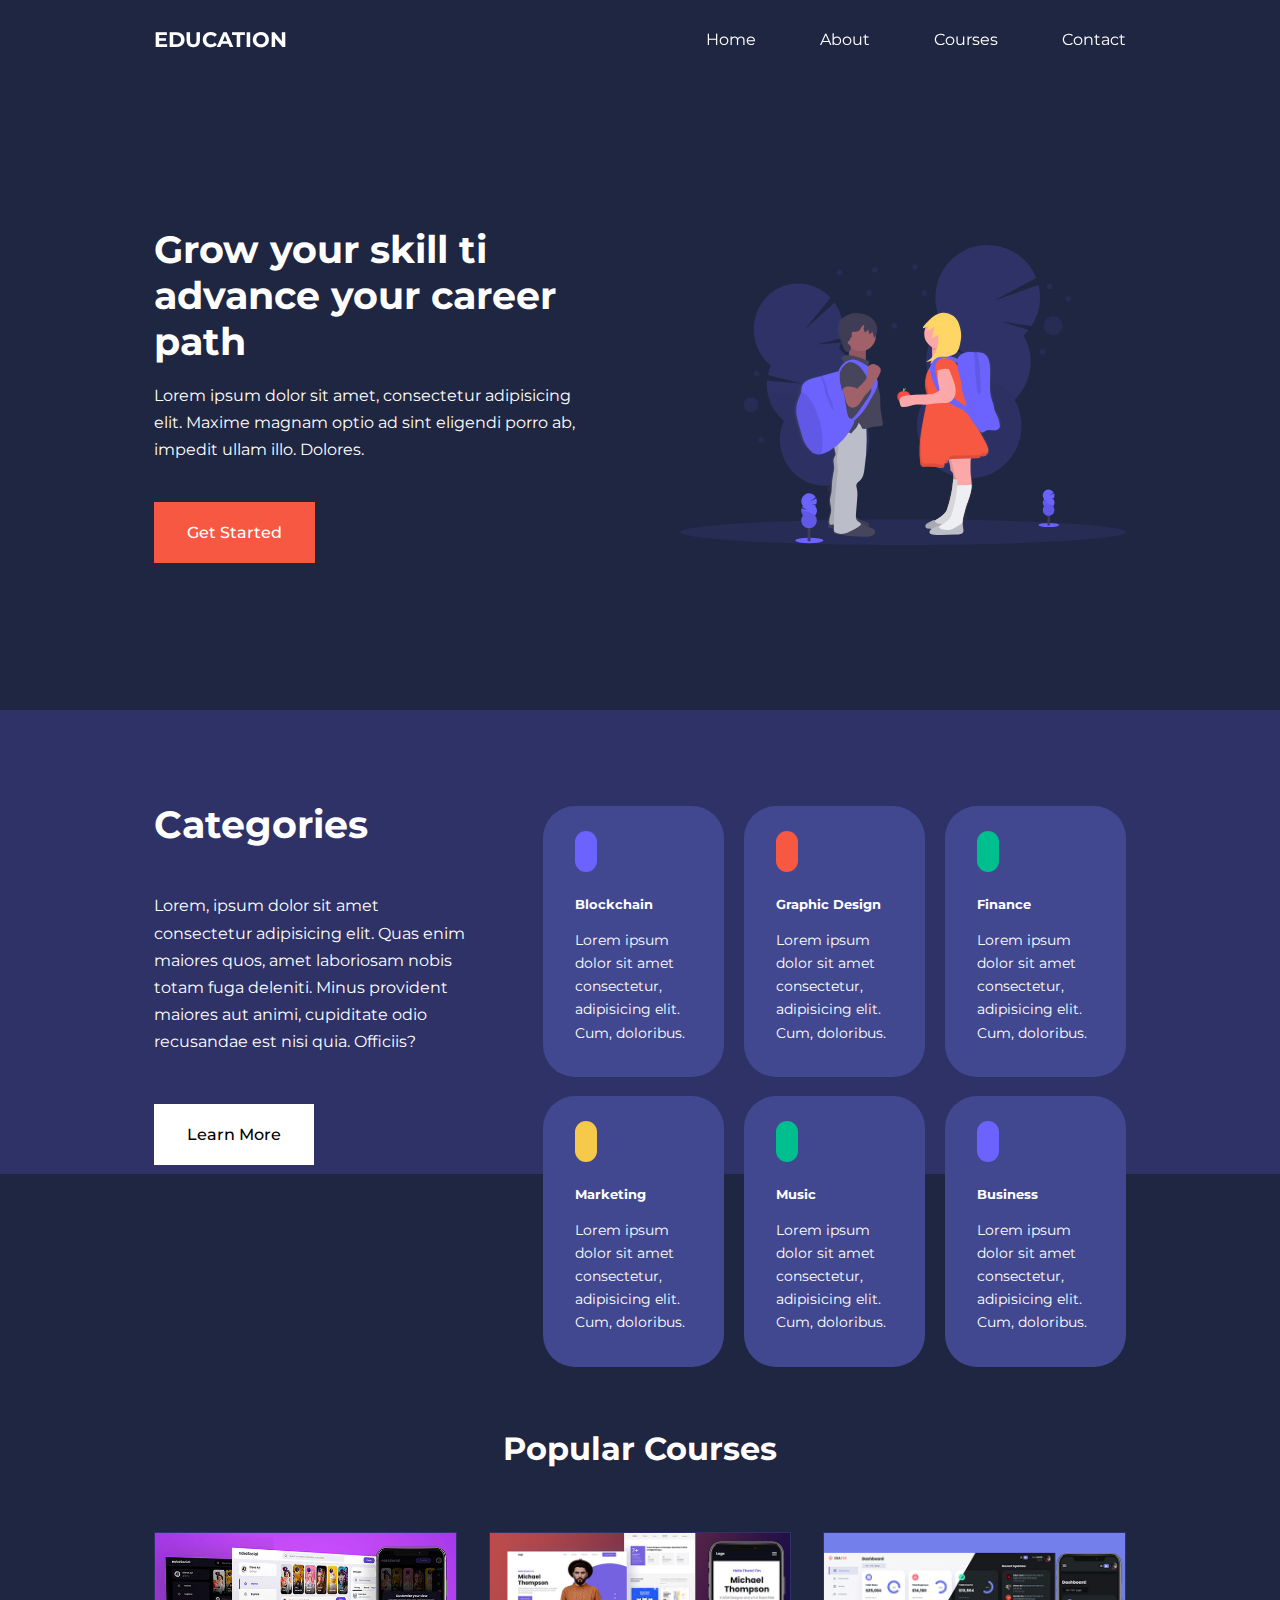
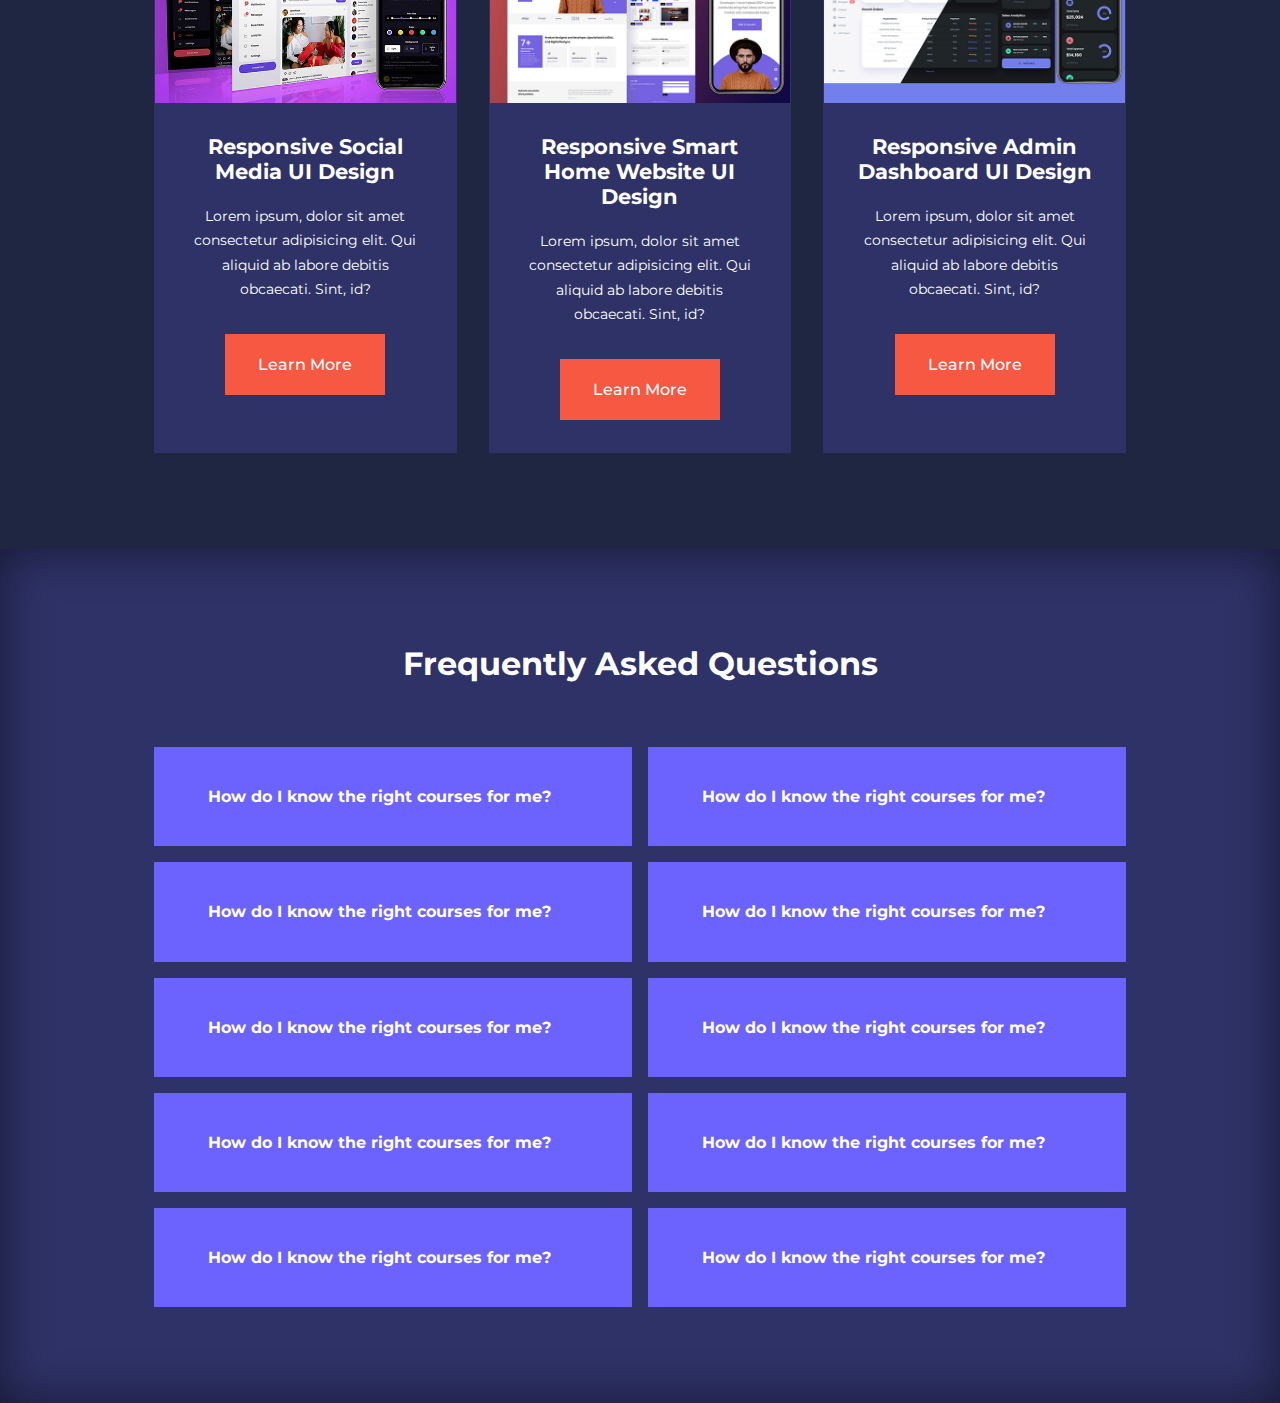
==== index.html @ ff8b0b32 "navbar, header section, categories section, popular courses section, faqs section" ====
<!DOCTYPE html>
<html lang="en">

<head>
    <meta charset="UTF-8">
    <meta name="viewport" content="width=device-width, initial-scale=1.0">
    <title>Education WebSite</title>
    <!--ICONSCOUT CDN  -->
    <link rel="stylesheet" href="https://unicons.iconscout.com/release/v4.0.8/css/line.css">
    <link rel="stylesheet" href="assets/css/styles.css">

    <!--  GOOGLE FONTS (MONTSERRAT) -->
    <link rel="preconnect" href="https://fonts.googleapis.com">
    <link rel="preconnect" href="https://fonts.gstatic.com" crossorigin>
    <link href="https://fonts.googleapis.com/css2?family=Montserrat:wght@300;400;500;600;700;800;900&display=swap"
        rel="stylesheet">

</head>

<body>
    <!-- * Navbar start -->

    <nav>
        <div class="container nav__container">
            <a href="index.html">
                <h4>EDUCATION</h4>
            </a>
            <ul class="nav__menu">
                <li><a href="index.html">Home</a></li>
                <li><a href="about.html">About</a></li>
                <li><a href="courses.html">Courses</a></li>
                <li><a href="contact.html">Contact</a></li>
            </ul>
            <button id="open-menu-btn"><i class="uil uil-bars"></i></button>
            <button id="close-menu-btn"><i class="uil uil-multiply"></i></button>
        </div>
    </nav>

    <!-- * Navbar start -->

    <!-- * Header section start -->

    <header>
        <div class="container header__continer">
            <div class="header__left">
                <h1>Grow your skill ti advance your career path</h1>
                <p>
                    Lorem ipsum dolor sit amet, consectetur adipisicing elit. Maxime magnam optio ad sint eligendi porro
                    ab, impedit ullam illo. Dolores.
                </p>
                <a href="courses.html" class="btn btn-primary">Get Started</a>
            </div>
            <div class="header__right">
                <div class="header__right-image">
                    <img src="./assets/images/header.svg" alt="">
                </div>
            </div>
        </div>
    </header>

    <!-- * Header section end -->

    <!-- * Categories section start -->

    <section class="categories">
        <div class="container categories__container">
            <div class="categories__left">
                <h1>Categories</h1>
                <p>
                    Lorem, ipsum dolor sit amet consectetur adipisicing elit. Quas enim maiores quos, amet laboriosam
                    nobis totam fuga deleniti. Minus provident maiores aut animi, cupiditate odio recusandae est nisi
                    quia. Officiis?
                </p>
                <a href="" class="btn">Learn More</a>
            </div>
            <div class="categories__right">
                <article class="category">
                    <span class="category__icon"><i class="uil uil-bitcoin-circle"></i></span>
                    <h5>Blockchain</h5>
                    <p>Lorem ipsum dolor sit amet consectetur, adipisicing elit. Cum, doloribus.</p>
                </article>

                <article class="category">
                    <span class="category__icon"><i class="uil uil-palette"></i></span>
                    <h5>Graphic Design</h5>
                    <p>Lorem ipsum dolor sit amet consectetur, adipisicing elit. Cum, doloribus.</p>
                </article>

                <article class="category">
                    <span class="category__icon"><i class="uil uil-usd-circle"></i></span>
                    <h5>Finance</h5>
                    <p>Lorem ipsum dolor sit amet consectetur, adipisicing elit. Cum, doloribus.</p>
                </article>

                <article class="category">
                    <span class="category__icon"><i class="uil uil-megaphone"></i></span>
                    <h5>Marketing</h5>
                    <p>Lorem ipsum dolor sit amet consectetur, adipisicing elit. Cum, doloribus.</p>
                </article>

                <article class="category">
                    <span class="category__icon"><i class="uil uil-music"></i></span>
                    <h5>Music</h5>
                    <p>Lorem ipsum dolor sit amet consectetur, adipisicing elit. Cum, doloribus.</p>
                </article>

                <article class="category">
                    <span class="category__icon"><i class="uil uil-puzzle-piece"></i></span>
                    <h5>Business</h5>
                    <p>Lorem ipsum dolor sit amet consectetur, adipisicing elit. Cum, doloribus.</p>
                </article>
            </div>
        </div>
    </section>

    <!-- * Categories section end -->

    <!-- * Courses section start -->

    <section class="courses">
        <h2>Popular Courses</h2>
        <div class="container courses__container">
            <article class="course">
                <div class="course__image">
                    <img src="assets/images/course1.jpg" alt="">
                </div>
                <div class="course__info">
                    <h4>Responsive Social Media UI Design</h4>
                    <p>
                        Lorem ipsum, dolor sit amet consectetur adipisicing elit. Qui aliquid ab labore debitis
                        obcaecati.
                        Sint, id?
                    </p>
                    <a href="courses.html" class="btn btn-primary">Learn More</a>
                </div>
            </article>

            <article class="course">
                <div class="course__image">
                    <img src="assets/images/course2.jpg" alt="">
                </div>
                <div class="course__info">
                    <h4>Responsive Smart Home Website UI Design</h4>
                    <p>
                        Lorem ipsum, dolor sit amet consectetur adipisicing elit. Qui aliquid ab labore debitis
                        obcaecati.
                        Sint, id?
                    </p>
                    <a href="courses.html" class="btn btn-primary">Learn More</a>
                </div>
            </article>

            <article class="course">
                <div class="course__image">
                    <img src="assets/images/course3.jpg" alt="">
                </div>
                <div class="course__info">
                    <h4>Responsive Admin Dashboard UI Design</h4>
                    <p>
                        Lorem ipsum, dolor sit amet consectetur adipisicing elit. Qui aliquid ab labore debitis
                        obcaecati.
                        Sint, id?
                    </p>
                    <a href="courses.html" class="btn btn-primary">Learn More</a>
                </div>
            </article>
        </div>
    </section>

    <!-- * Courses section end -->

    <!-- * Faqs section start -->

    <section class="faqs">
        <h2>Frequently Asked Questions</h2>
        <div class="container faqs__container">
            <article class="faq">
                <div class="faq__icon"><i class="uil uil-plus"></i></div>
                <div class="question__answer">
                    <h4>How do I know the right courses for me?</h4>
                    <p>
                        Lorem ipsum dolor sit amet consectetur adipisicing elit. Sit in ab totam commodi eos unde
                        itaque, accusamus earum? Corporis, hic soluta. Dolorem aperiam, voluptates molestias omnis
                        recusandae error eaque numquam.
                    </p>
                </div>
            </article>

            <article class="faq">
                <div class="faq__icon"><i class="uil uil-plus"></i></div>
                <div class="question__answer">
                    <h4>How do I know the right courses for me?</h4>
                    <p>
                        Lorem ipsum dolor sit amet consectetur adipisicing elit. Sit in ab totam commodi eos unde
                        itaque, accusamus earum? Corporis, hic soluta. Dolorem aperiam, voluptates molestias omnis
                        recusandae error eaque numquam.
                    </p>
                </div>
            </article>

            <article class="faq">
                <div class="faq__icon"><i class="uil uil-plus"></i></div>
                <div class="question__answer">
                    <h4>How do I know the right courses for me?</h4>
                    <p>
                        Lorem ipsum dolor sit amet consectetur adipisicing elit. Sit in ab totam commodi eos unde
                        itaque, accusamus earum? Corporis, hic soluta. Dolorem aperiam, voluptates molestias omnis
                        recusandae error eaque numquam.
                    </p>
                </div>
            </article>

            <article class="faq">
                <div class="faq__icon"><i class="uil uil-plus"></i></div>
                <div class="question__answer">
                    <h4>How do I know the right courses for me?</h4>
                    <p>
                        Lorem ipsum dolor sit amet consectetur adipisicing elit. Sit in ab totam commodi eos unde
                        itaque, accusamus earum? Corporis, hic soluta. Dolorem aperiam, voluptates molestias omnis
                        recusandae error eaque numquam.
                    </p>
                </div>
            </article>

            <article class="faq">
                <div class="faq__icon"><i class="uil uil-plus"></i></div>
                <div class="question__answer">
                    <h4>How do I know the right courses for me?</h4>
                    <p>
                        Lorem ipsum dolor sit amet consectetur adipisicing elit. Sit in ab totam commodi eos unde
                        itaque, accusamus earum? Corporis, hic soluta. Dolorem aperiam, voluptates molestias omnis
                        recusandae error eaque numquam.
                    </p>
                </div>
            </article>

            <article class="faq">
                <div class="faq__icon"><i class="uil uil-plus"></i></div>
                <div class="question__answer">
                    <h4>How do I know the right courses for me?</h4>
                    <p>
                        Lorem ipsum dolor sit amet consectetur adipisicing elit. Sit in ab totam commodi eos unde
                        itaque, accusamus earum? Corporis, hic soluta. Dolorem aperiam, voluptates molestias omnis
                        recusandae error eaque numquam.
                    </p>
                </div>
            </article>

            <article class="faq">
                <div class="faq__icon"><i class="uil uil-plus"></i></div>
                <div class="question__answer">
                    <h4>How do I know the right courses for me?</h4>
                    <p>
                        Lorem ipsum dolor sit amet consectetur adipisicing elit. Sit in ab totam commodi eos unde
                        itaque, accusamus earum? Corporis, hic soluta. Dolorem aperiam, voluptates molestias omnis
                        recusandae error eaque numquam.
                    </p>
                </div>
            </article>

            <article class="faq">
                <div class="faq__icon"><i class="uil uil-plus"></i></div>
                <div class="question__answer">
                    <h4>How do I know the right courses for me?</h4>
                    <p>
                        Lorem ipsum dolor sit amet consectetur adipisicing elit. Sit in ab totam commodi eos unde
                        itaque, accusamus earum? Corporis, hic soluta. Dolorem aperiam, voluptates molestias omnis
                        recusandae error eaque numquam.
                    </p>
                </div>
            </article>

            <article class="faq">
                <div class="faq__icon"><i class="uil uil-plus"></i></div>
                <div class="question__answer">
                    <h4>How do I know the right courses for me?</h4>
                    <p>
                        Lorem ipsum dolor sit amet consectetur adipisicing elit. Sit in ab totam commodi eos unde
                        itaque, accusamus earum? Corporis, hic soluta. Dolorem aperiam, voluptates molestias omnis
                        recusandae error eaque numquam.
                    </p>
                </div>
            </article>

            <article class="faq">
                <div class="faq__icon"><i class="uil uil-plus"></i></div>
                <div class="question__answer">
                    <h4>How do I know the right courses for me?</h4>
                    <p>
                        Lorem ipsum dolor sit amet consectetur adipisicing elit. Sit in ab totam commodi eos unde
                        itaque, accusamus earum? Corporis, hic soluta. Dolorem aperiam, voluptates molestias omnis
                        recusandae error eaque numquam.
                    </p>
                </div>
            </article>
        </div>
    </section>

    <!-- * Faqs section end -->

   




    <script src="assets/js/main.js"></script>
</body>

</html>
---- assets/css/styles.css ----
* {
    margin: 0;
    padding: 0;
    border: 0;
    outline: 0;
    text-decoration: none;
    list-style: none;
    box-sizing: border-box;
}

:root {
    --color-primary: #6c63ff;
    --color-success: #00bf8e;
    --color-warning: #f7c94b;
    --color-danger: #f75842;
    --color-danger-variant: rgba(247, 88, 66, 0.4);
    --color-white: #fff;
    --color-light: rgba(255, 255, 255, 0.7);
    --color-black: #000;
    --color-bg: #1f2641;
    --color-bg1: #2e3267;
    --color-bg2: #424890;

    --container-width-lg: 76%;
    --container-width-md: 96%;
    --container-width-sm: 94%;

    --transtion: all 400ms ease;
}

body {
    font-family: "Montserrat", sans-serif;
    line-height: 1.7;
    color: var(--color-white);
    background: var(--color-bg);
}

.container {
    width: var(--container-width-lg);
    margin: 0 auto;
}

section {
    padding: 6rem 0;
}

section h2 {
    text-align: center;
    margin-bottom: 4rem;
}

h1,
h2,
h3,
h4,
h5 {
    line-height: 1.2;
}

h1 {
    font-size: 2.4rem;
}

h2 {
    font-size: 2rem;
}

h3 {
    font-size: 1.6rem;
}

h4 {
    font-size: 1.3rem;
}

a {
    color: var(--color-white);
}

img {
    width: 100%;
    display: block;
    object-fit: cover;
}

.btn {
    display: inline-block;
    background: var(--color-white);
    color: var(--color-black);
    padding: 1rem 2rem;
    border: 1px solid transparent;
    font-weight: 500;
    transition: var(--transtion);
}

.btn:hover {
    background: transparent;
    color: var(--color-white);
    border-color: var(--color-white);
}

.btn-primary {
    background: var(--color-danger);
    color: var(--color-white);
}


/*!======================= NAVBAR ====================*/

nav {
    background: transparent;
    width: 100vw;
    height: 5rem;
    position: fixed;
    top: 0;
    z-index: 11;
}

/*? change navbar style on scroll using jvascript */

.window-scroll {
    background: var(--color-primary);
    box-shadow: 0 1rem 2rem rgba(0, 0, 0, 0.2);
}

.nav__container {
    height: 100%;
    display: flex;
    justify-content: space-between;
    align-items: center;
}

nav button {
    display: none;
}

.nav__menu {
    display: flex;
    align-items: center;
    gap: 4rem;
}

.nav__menu a {
    font-size: 0.9 rem;
    transition: var(--transtion);
}

.nav__menu a:hover {
    color: var(--color-bg2);
}

/*!======================= HEADER ====================*/

header {
    position: relative;
    top: 5rem;
    overflow: hidden;
    height: 70vh;
    margin-bottom: 5rem;
}

.header__continer {
    display: grid;
    grid-template-columns: 1fr 1fr;
    align-items: center;
    gap: 5rem;
    height: 100%;
}

.header__left p {
    margin: 1rem 0 2.4rem;
}

/*!======================= CATEGORIES ====================*/

.categories {
    background: var(--color-bg1);
    height: 29rem;
}

.categories h1 {
    line-height: 1;
    margin-bottom: 3rem;
}

.categories__container {
    display: grid;
    grid-template-columns: 40% 60%;
}

.categories__left {
    margin-right: 4rem;
}

.categories__left p {
    margin: 1rem 0 3rem;
}

.categories__right {
    display: grid;
    grid-template-columns: repeat(3, 1fr);
    gap: 1.2rem;
}

.category {
    background: var(--color-bg2);
    padding: 2rem;
    border-radius: 2rem;
    transition: var(--transtion);
}

.category:hover {
    box-shadow: 0 3rem 3rem rgba(0, 0, 0, 0.3);
    z-index: 1;
}

.category:nth-child(2) .category__icon {
    background: var(--color-danger);
}

.category:nth-child(3) .category__icon {
    background: var(--color-success);
}

.category:nth-child(4) .category__icon {
    background: var(--color-warning);
}

.category:nth-child(5) .category__icon {
    background: var(--color-success);
}

.category__icon {
    background: var(--color-primary);
    padding: 0.7rem;
    border-radius: 0.9rem;
}

.category h5 {
    margin: 2rem 0 1rem;
}

.category p {
    font-size: 0.85rem;
}


/*!======================= POPULAR COURSES ====================*/

.courses {
    margin-top: 10rem;
}

.courses__container {
    display: grid;
    grid-template-columns: repeat(3, 1fr);
    gap: 2rem;
}

.course {
    background: var(--color-bg1);
    text-align: center;
    border: 1px solid transparent;
    transition: var(--transtion);
}

.course:hover{
    background: transparent;
    border-color: var(--color-primary);
}

.course__info {
    padding: 2rem;
}

.course__info p {
    margin: 1.2rem 0 2rem;
    font-size: 0.9rem;
}


/*!======================= FAQs ====================*/

.faqs{
    background: var(--color-bg1);
    box-shadow: inset 0 0 3rem rgba(0, 0, 0, 0.5);
}

.faqs__container{
    display: grid;
    grid-template-columns: 1fr 1fr;
    gap: 1rem;
}

.faq{
    padding: 2rem;
    display: flex;
    align-items: center;
    gap: 1.4rem;
    height: fit-content;
    background: var(--color-primary);
    cursor: pointer;
}

.faq h4{
    font-size: 1rem;
    line-height: 2.2;
}

.faq__icon{
    align-self: flex-start;
    font-size: 1.2rem;
}

.faq p{
    margin-top: 0.8rem;
    display: none;
}

.faq.open p{
    display: block;
}
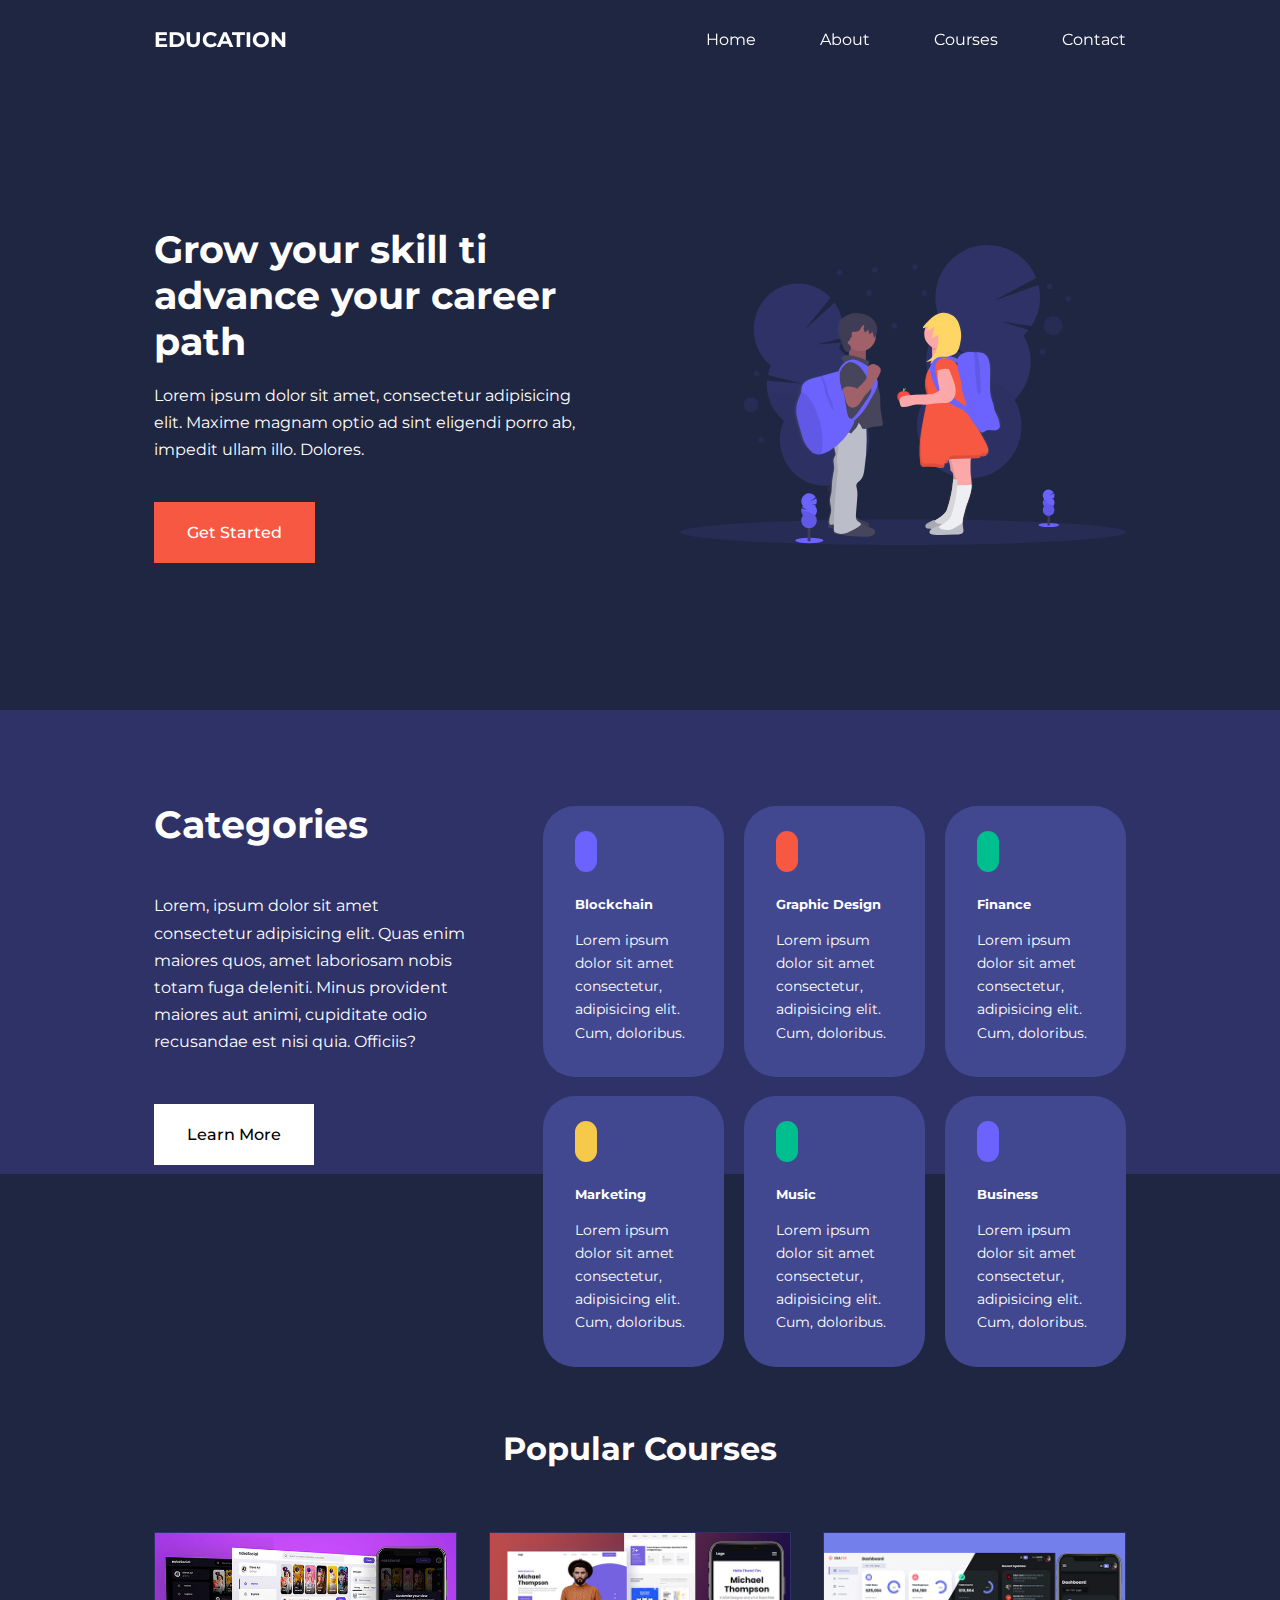
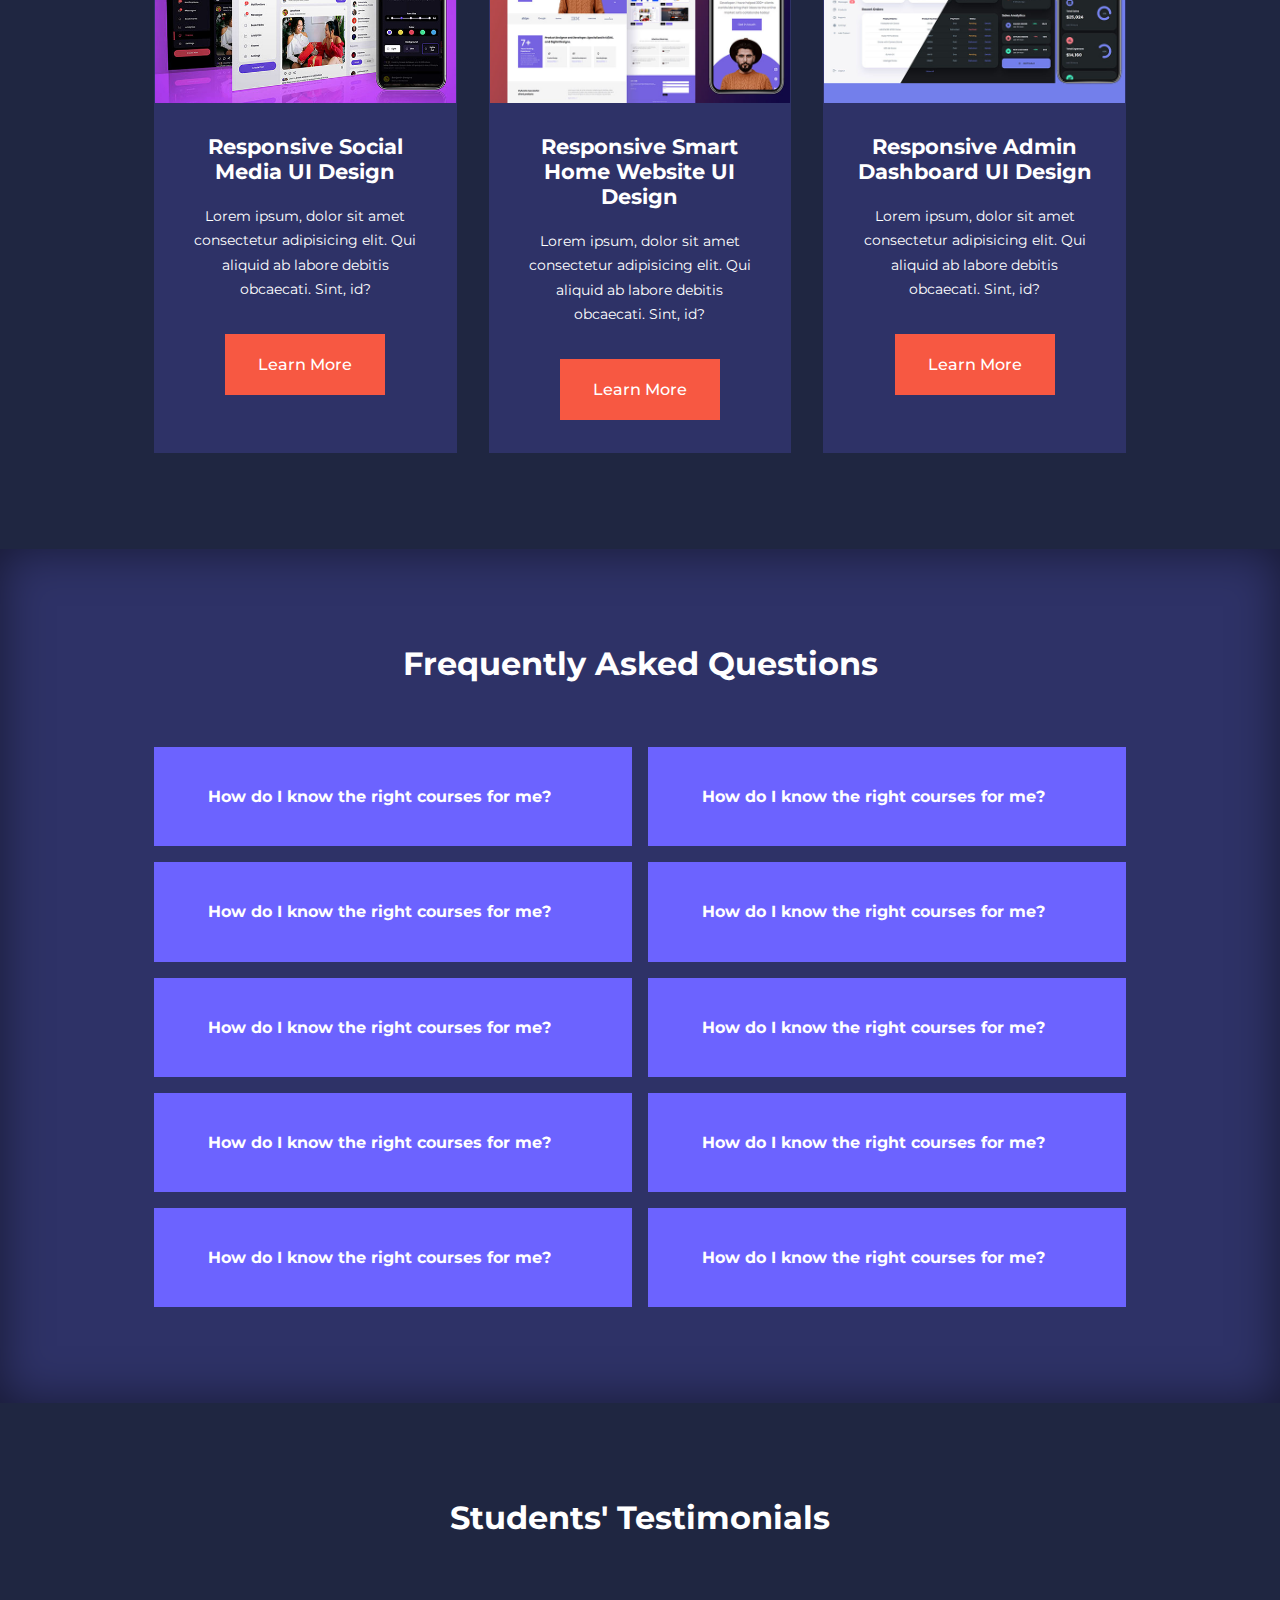
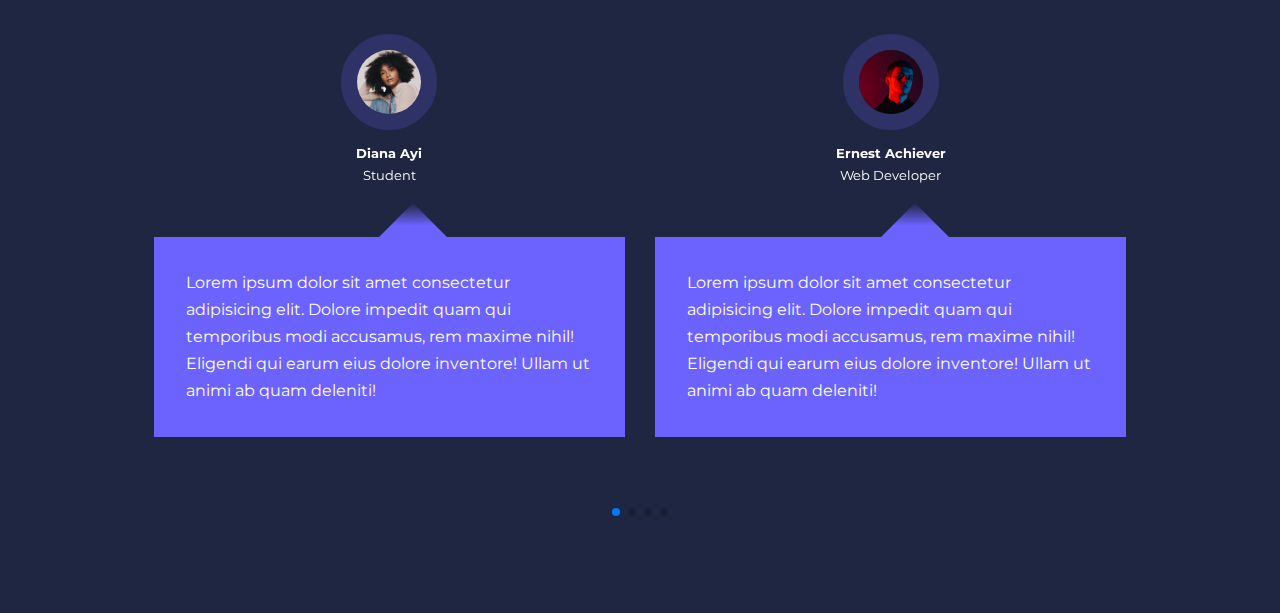
==== commit 5fe08262: "testimonial section" ====
--- a/index.html
+++ b/index.html
@@ -14,6 +14,10 @@
     <link rel="preconnect" href="https://fonts.gstatic.com" crossorigin>
     <link href="https://fonts.googleapis.com/css2?family=Montserrat:wght@300;400;500;600;700;800;900&display=swap"
         rel="stylesheet">
+
+
+    <!-- SWIPER JS-->
+    <link rel="stylesheet" href="https://cdn.jsdelivr.net/npm/swiper@11/swiper-bundle.min.css" />
 
 </head>
 
@@ -298,12 +302,122 @@
 
     <!-- * Faqs section end -->
 
-   
-
-
-
-
+    <!-- * Testimonials section start-->
+
+    <section class="container testimonials__container mySwiper">
+        <h2>Students' Testimonials</h2>
+        <div class="swiper-wrapper">
+            <article class="testimonial swiper-slide">
+                <div class="avatar">
+                    <img src="assets/images/avatar1.jpg" alt="">
+                </div>
+                <div class="tetimonial__info">
+                    <h5>Diana Ayi</h5>
+                    <small>Student</small>
+                </div>
+                <div class="testimonial__body">
+                    <p>
+                        Lorem ipsum dolor sit amet consectetur adipisicing elit. Dolore impedit quam qui temporibus modi
+                        accusamus, rem maxime nihil! Eligendi qui earum eius dolore inventore! Ullam ut animi ab quam
+                        deleniti!
+                    </p>
+                </div>
+            </article>
+
+            <article class="testimonial swiper-slide">
+                <div class="avatar">
+                    <img src="assets/images/avatar2.jpg" alt="">
+                </div>
+                <div class="tetimonial__info">
+                    <h5>Ernest Achiever</h5>
+                    <small>Web Developer</small>
+                </div>
+                <div class="testimonial__body">
+                    <p>
+                        Lorem ipsum dolor sit amet consectetur adipisicing elit. Dolore impedit quam qui temporibus modi
+                        accusamus, rem maxime nihil! Eligendi qui earum eius dolore inventore! Ullam ut animi ab quam
+                        deleniti!
+                    </p>
+                </div>
+            </article>
+
+            <article class="testimonial swiper-slide">
+                <div class="avatar">
+                    <img src="assets/images/avatar3.jpg" alt="">
+                </div>
+                <div class="tetimonial__info">
+                    <h5>Edem Quist</h5>
+                    <small>Student</small>
+                </div>
+                <div class="testimonial__body">
+                    <p>
+                        Lorem ipsum dolor sit amet consectetur adipisicing elit. Dolore impedit quam qui temporibus modi
+                        accusamus, rem maxime nihil! Eligendi qui earum eius dolore inventore! Ullam ut animi ab quam
+                        deleniti!
+                    </p>
+                </div>
+            </article>
+
+            <article class="testimonial swiper-slide">
+                <div class="avatar">
+                    <img src="assets/images/avatar4.jpg" alt="">
+                </div>
+                <div class="tetimonial__info">
+                    <h5>Hajia Bintu</h5>
+                    <small>Student</small>
+                </div>
+                <div class="testimonial__body">
+                    <p>
+                        Lorem ipsum dolor sit amet consectetur adipisicing elit. Dolore impedit quam qui temporibus modi
+                        accusamus, rem maxime nihil! Eligendi qui earum eius dolore inventore! Ullam ut animi ab quam
+                        deleniti!
+                    </p>
+                </div>
+            </article>
+
+            <article class="testimonial swiper-slide">
+                <div class="avatar">
+                    <img src="assets/images/avatar5.jpg" alt="">
+                </div>
+                <div class="tetimonial__info">
+                    <h5>Jane Doe</h5>
+                    <small>Student</small>
+                </div>
+                <div class="testimonial__body">
+                    <p>
+                        Lorem ipsum dolor sit amet consectetur adipisicing elit. Dolore impedit quam qui temporibus modi
+                        accusamus, rem maxime nihil! Eligendi qui earum eius dolore inventore! Ullam ut animi ab quam
+                        deleniti!
+                    </p>
+                </div>
+            </article>
+        </div>
+        <div class="swiper-pagination"></div>
+    </section>
+
+    <!-- * Testimonials section end -->
+
+
+
+    <script src="https://cdn.jsdelivr.net/npm/swiper@11/swiper-bundle.min.js"></script>
     <script src="assets/js/main.js"></script>
+
+    <script>
+        var swiper = new Swiper(".mySwiper", {
+            slidesPerView: 1,
+            spaceBetween: 30,
+            pagination: {
+                el: ".swiper-pagination",
+                clickable: true,
+            },
+            // when window with is >= 600px
+            breakpoints:{
+                600:{
+                    slidesPerView: 2 
+                }
+            }
+        });
+    </script>
 </body>
 
 </html>--- a/assets/css/styles.css
+++ b/assets/css/styles.css
@@ -264,7 +264,7 @@
     transition: var(--transtion);
 }
 
-.course:hover{
+.course:hover {
     background: transparent;
     border-color: var(--color-primary);
 }
@@ -281,18 +281,18 @@
 
 /*!======================= FAQs ====================*/
 
-.faqs{
+.faqs {
     background: var(--color-bg1);
     box-shadow: inset 0 0 3rem rgba(0, 0, 0, 0.5);
 }
 
-.faqs__container{
+.faqs__container {
     display: grid;
     grid-template-columns: 1fr 1fr;
     gap: 1rem;
 }
 
-.faq{
+.faq {
     padding: 2rem;
     display: flex;
     align-items: center;
@@ -302,21 +302,70 @@
     cursor: pointer;
 }
 
-.faq h4{
+.faq h4 {
     font-size: 1rem;
     line-height: 2.2;
 }
 
-.faq__icon{
+.faq__icon {
     align-self: flex-start;
     font-size: 1.2rem;
 }
 
-.faq p{
+.faq p {
     margin-top: 0.8rem;
     display: none;
 }
 
-.faq.open p{
+.faq.open p {
     display: block;
+}
+
+
+/*!======================= Testimonial ====================*/
+
+.testimonials__container {
+    overflow-x: hidden;
+    position: relative;
+    margin-bottom: 5rem;
+}
+
+.testimonial {
+    padding-top: 2rem;
+}
+
+.avatar {
+    width: 6rem;
+    height: 6rem;
+    border-radius: 50%;
+    overflow: hidden;
+    margin: 0 auto 1rem;
+    border: 1rem solid var(--color-bg1);
+}
+
+.tetimonial__info {
+    text-align: center;
+}
+
+.testimonial__body {
+    background: var(--color-primary);
+    padding: 2rem;
+    margin-top: 3rem;
+    position: relative;
+}
+
+.testimonial__body::before {
+    content: "";
+    display: block;
+    background: linear-gradient(135deg,
+            transparent,
+            var(--color-primary),
+            var(--color-primary),
+            var(--color-primary));
+    width: 3rem;
+    height: 3rem;
+    position: absolute;
+    left: 50%;
+    top: -1.5rem;
+    transform: rotate(45deg);
 }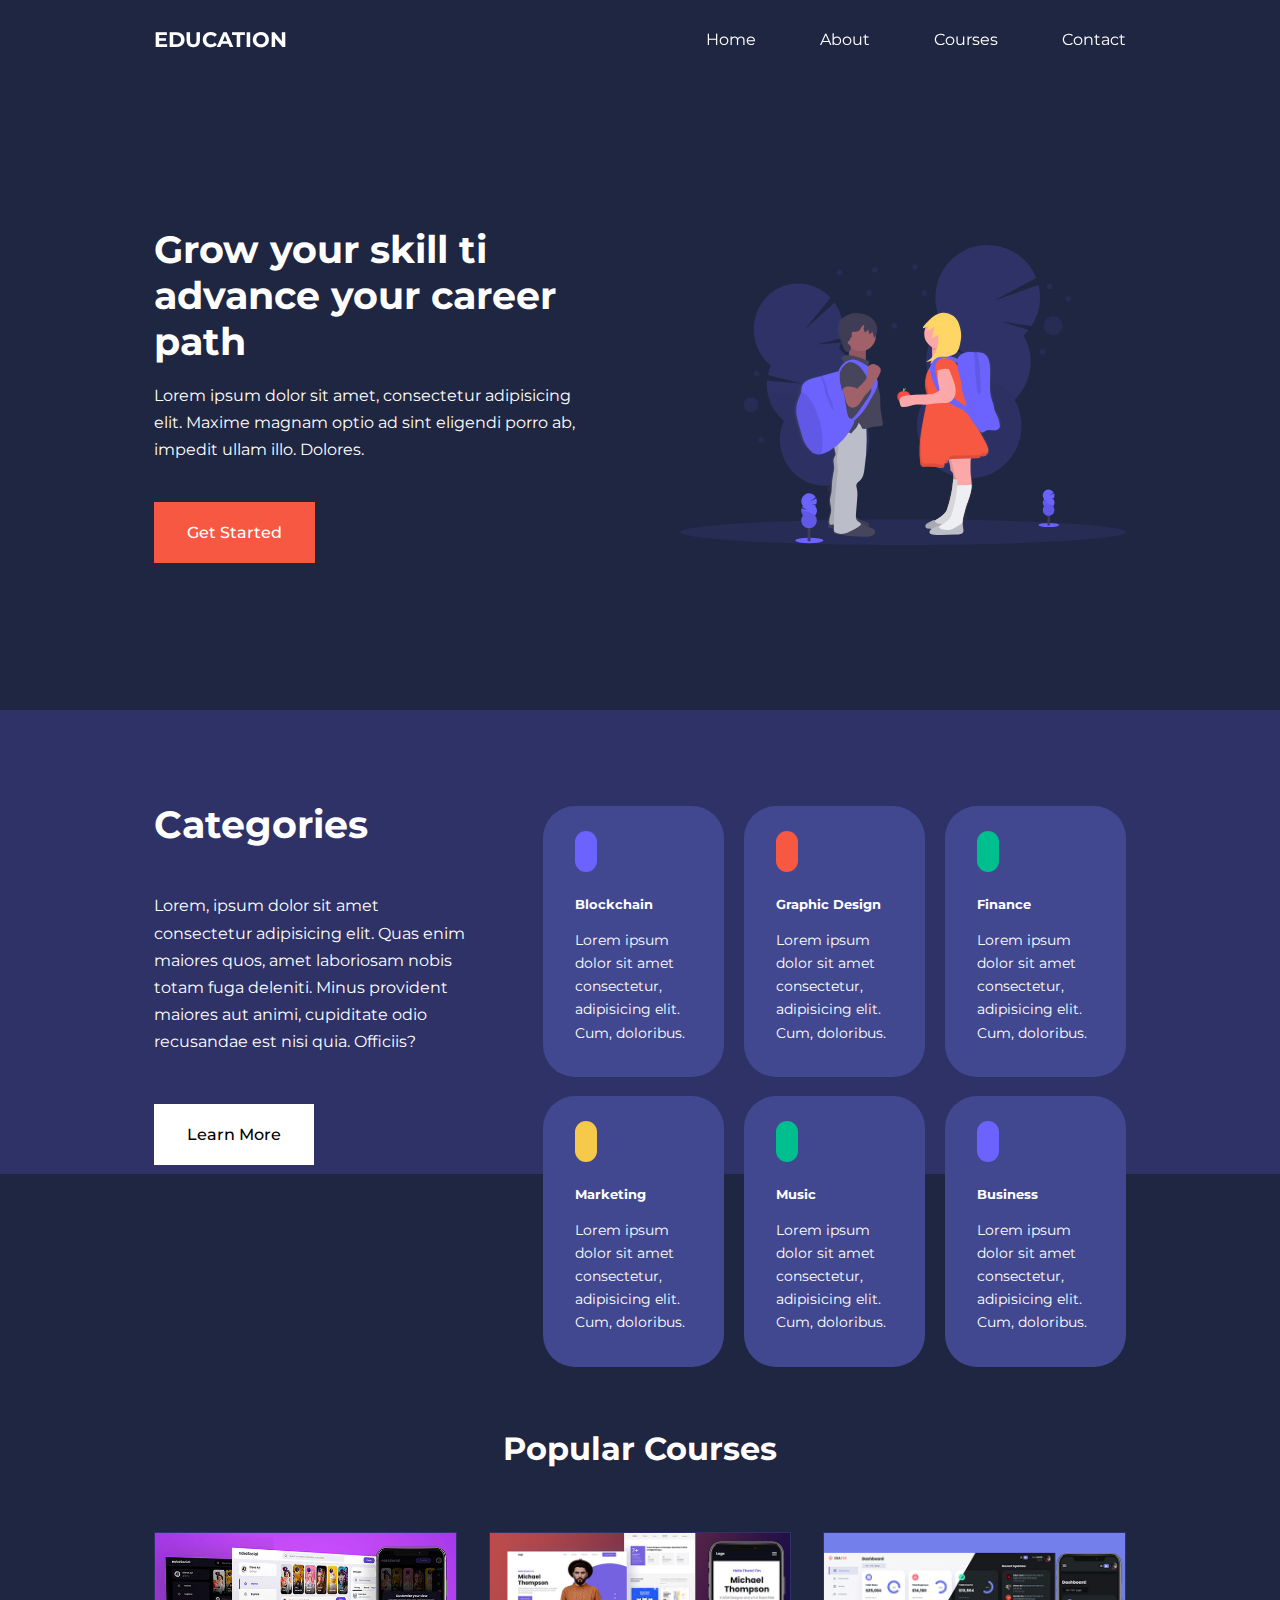
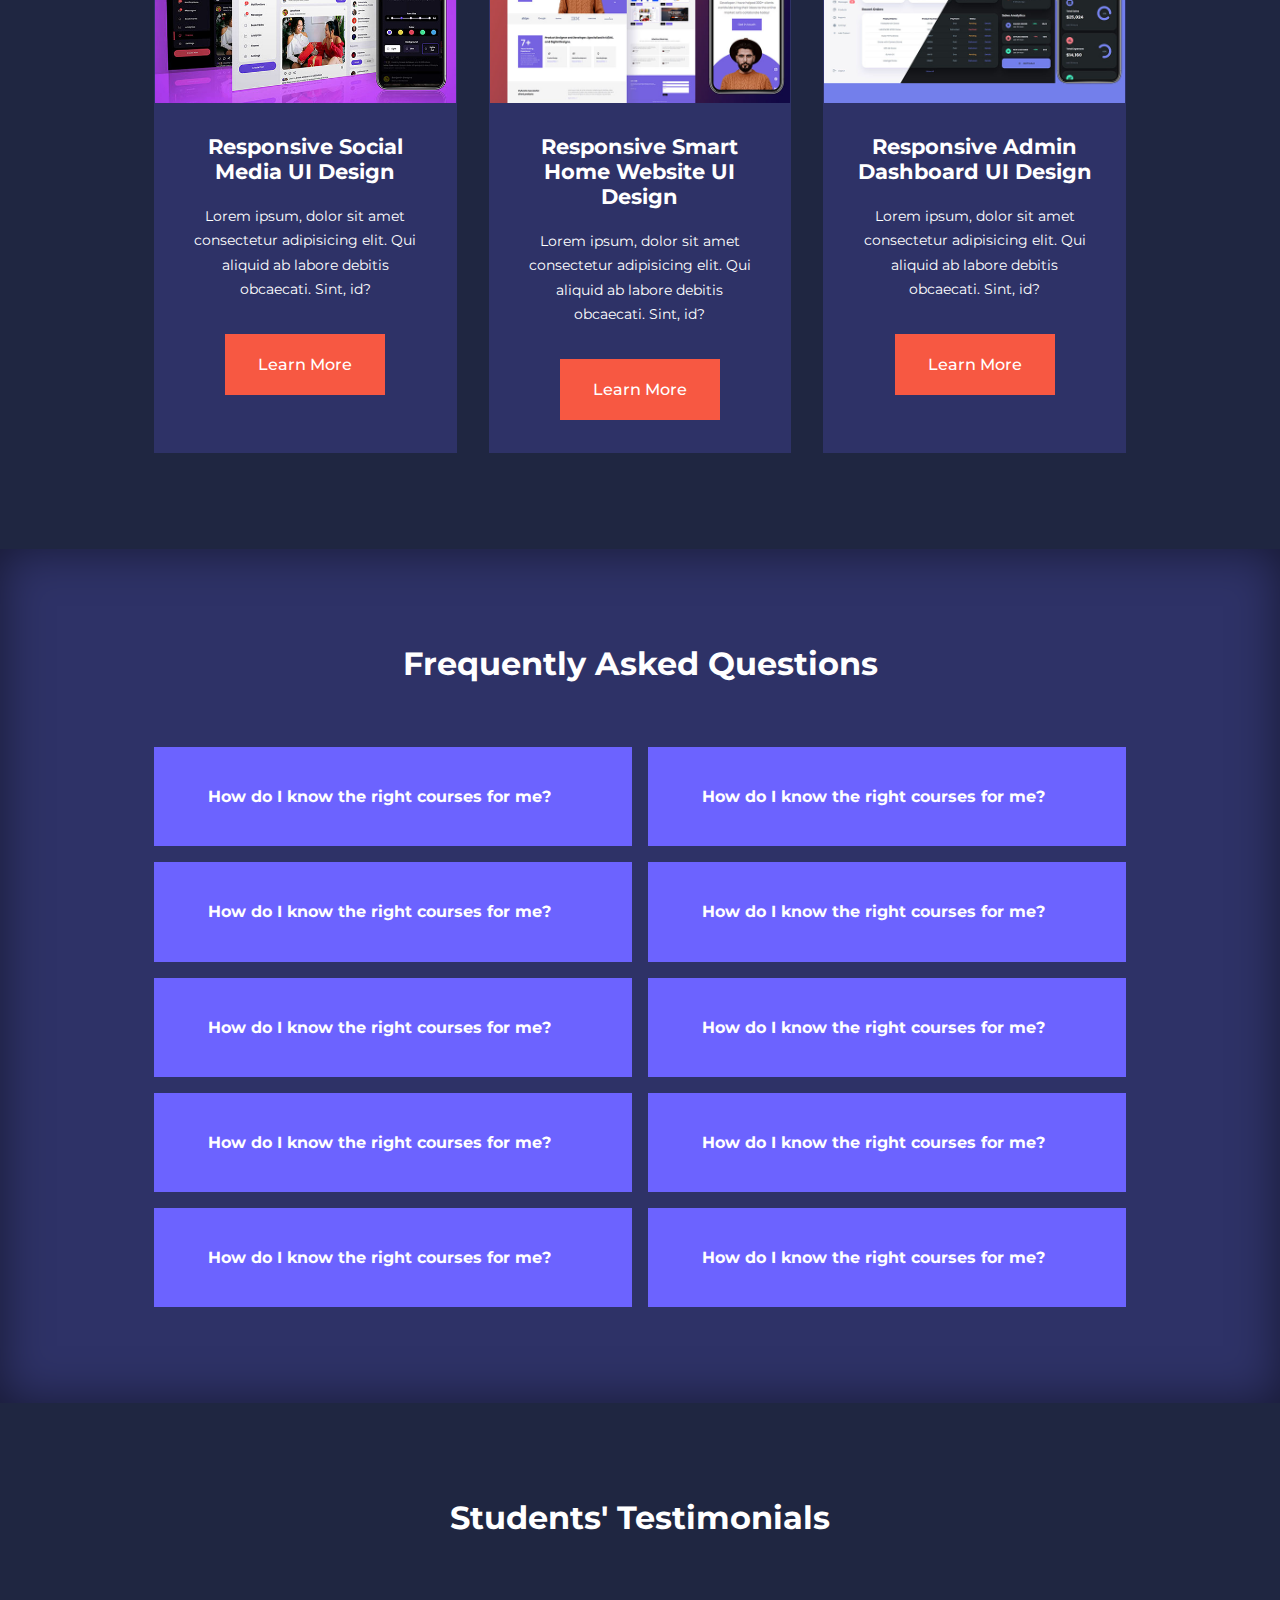
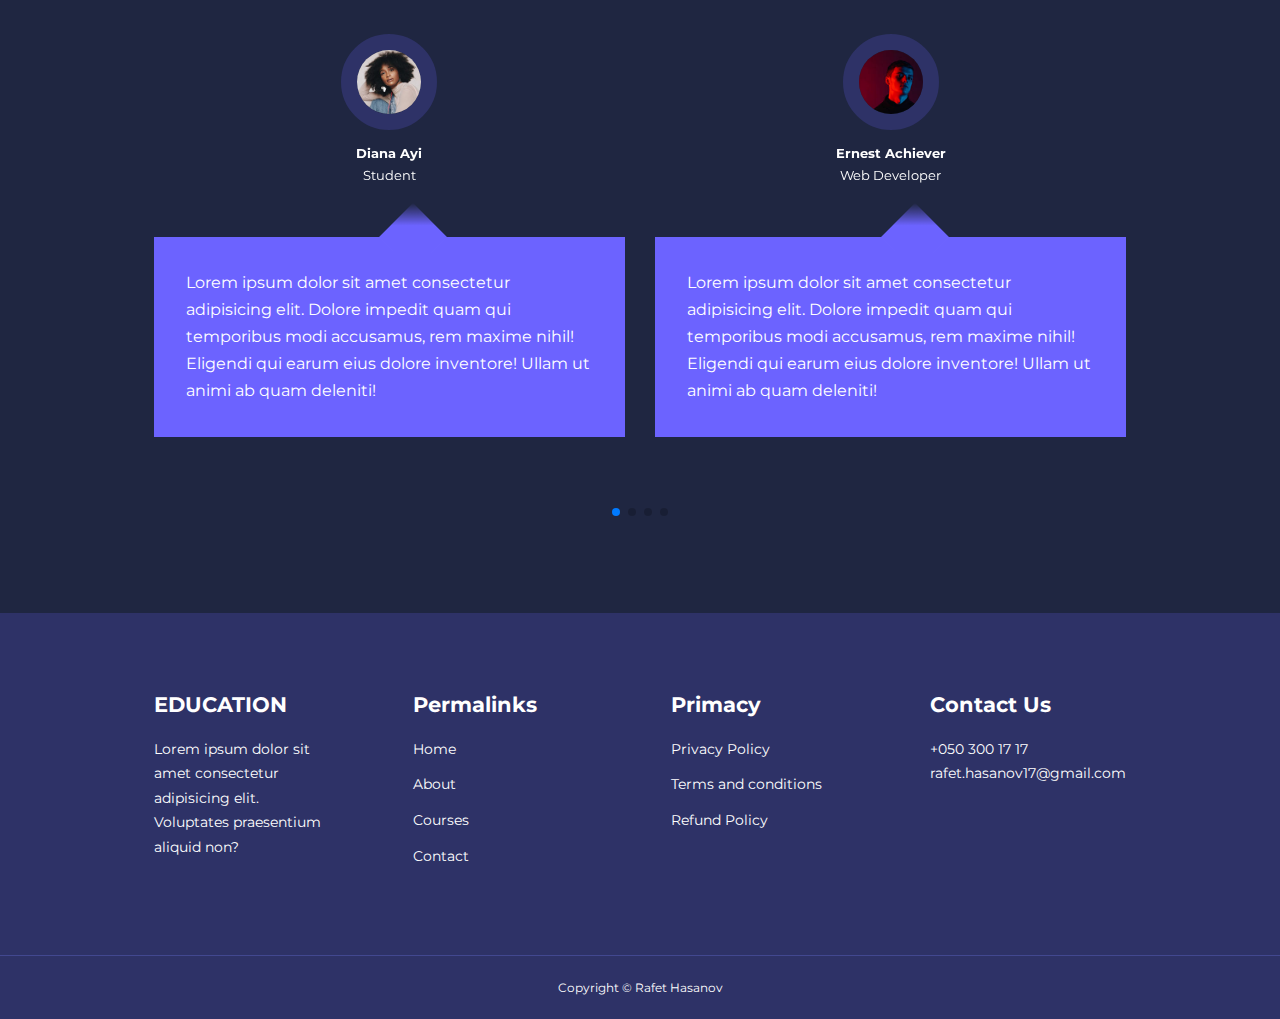
==== commit d45e4f1e: "footer section" ====
--- a/index.html
+++ b/index.html
@@ -397,6 +397,65 @@
 
     <!-- * Testimonials section end -->
 
+    <!-- * Footer section start -->
+
+    <footer>
+        <div class="container footer__container">
+            <div class="footer__1">
+                <a href="index.html" class="footer__logo">
+                    <h4>EDUCATION</h4>
+                </a>
+                <p>
+                    Lorem ipsum dolor sit amet consectetur adipisicing elit. Voluptates praesentium aliquid non?
+                </p>
+            </div>
+
+            <div class="footer__2">
+                <h4>Permalinks</h4>
+                <ul class="permalinks">
+                    <li><a href="index.html">Home</a></li>
+                    <li><a href="about.html">About</a></li>
+                    <li><a href="courses.html">Courses</a></li>
+                    <li><a href="contact.html">Contact</a></li>
+                </ul>
+            </div>
+
+            <div class="footer__3">
+                <h4>Primacy</h4>
+                <ul class="privacy">
+                    <li><a href="">Privacy Policy</a></li>
+                    <li><a href="">Terms and conditions</a></li>
+                    <li><a href="">Refund Policy</a></li>
+                </ul>
+            </div>
+
+            <div class="footer__4">
+                <h4>Contact Us</h4>
+                <div>
+                    <p>+050 300 17 17</p>
+                    <p>rafet.hasanov17@gmail.com</p>
+                </div>
+                <ul class="footer__socials">
+                    <li><a href=""><i class="uil uil-facebook-f"></i></a></li>
+                    <li><a href=""><i class="uil uil-instagram-alt"></i></a></li>
+                    <li><a href=""><i class="uil uil-twitter"></i></a></li>
+                    <li><a href=""><i class="uil uil-linkedin-alt"></i></a></li>
+                </ul>
+            </div>
+
+           
+
+            
+        </div>
+
+        <div class="footer__copyright">
+            <small>Copyright &copy; Rafet Hasanov</small>
+        </div>
+    </footer>
+
+    <!-- * Footer section end -->
+
+
 
 
     <script src="https://cdn.jsdelivr.net/npm/swiper@11/swiper-bundle.min.js"></script>
@@ -411,9 +470,9 @@
                 clickable: true,
             },
             // when window with is >= 600px
-            breakpoints:{
-                600:{
-                    slidesPerView: 2 
+            breakpoints: {
+                600: {
+                    slidesPerView: 2
                 }
             }
         });
--- a/assets/css/styles.css
+++ b/assets/css/styles.css
@@ -368,4 +368,48 @@
     left: 50%;
     top: -1.5rem;
     transform: rotate(45deg);
+}
+
+/*!======================= FOOTER ====================*/
+
+footer {
+    background: var(--color-bg1);
+    padding-top: 5rem;
+    font-size: 0.9rem;
+}
+
+.footer__container {
+    display: grid;
+    grid-template-columns: repeat(4, 1fr);
+    gap: 5rem;
+}
+
+.footer__container>div h4 {
+    margin-bottom: 1.2rem;
+}
+
+.footer__1 p {
+    margin: 0 0 2rem;
+}
+
+footer ul li {
+    margin-bottom: 0.7rem;
+}
+
+footer ul li a:hover{
+    text-decoration: underline;
+}
+
+.footer__socials{
+    display: flex;
+    gap: 1rem;
+    font-size: 1.2rem;
+    margin-top: 2rem;
+}
+
+.footer__copyright{
+    text-align: center;
+    margin-top: 4rem;
+    padding: 1.2rem 0;
+    border-top: 1px solid var(--color-bg2);
 }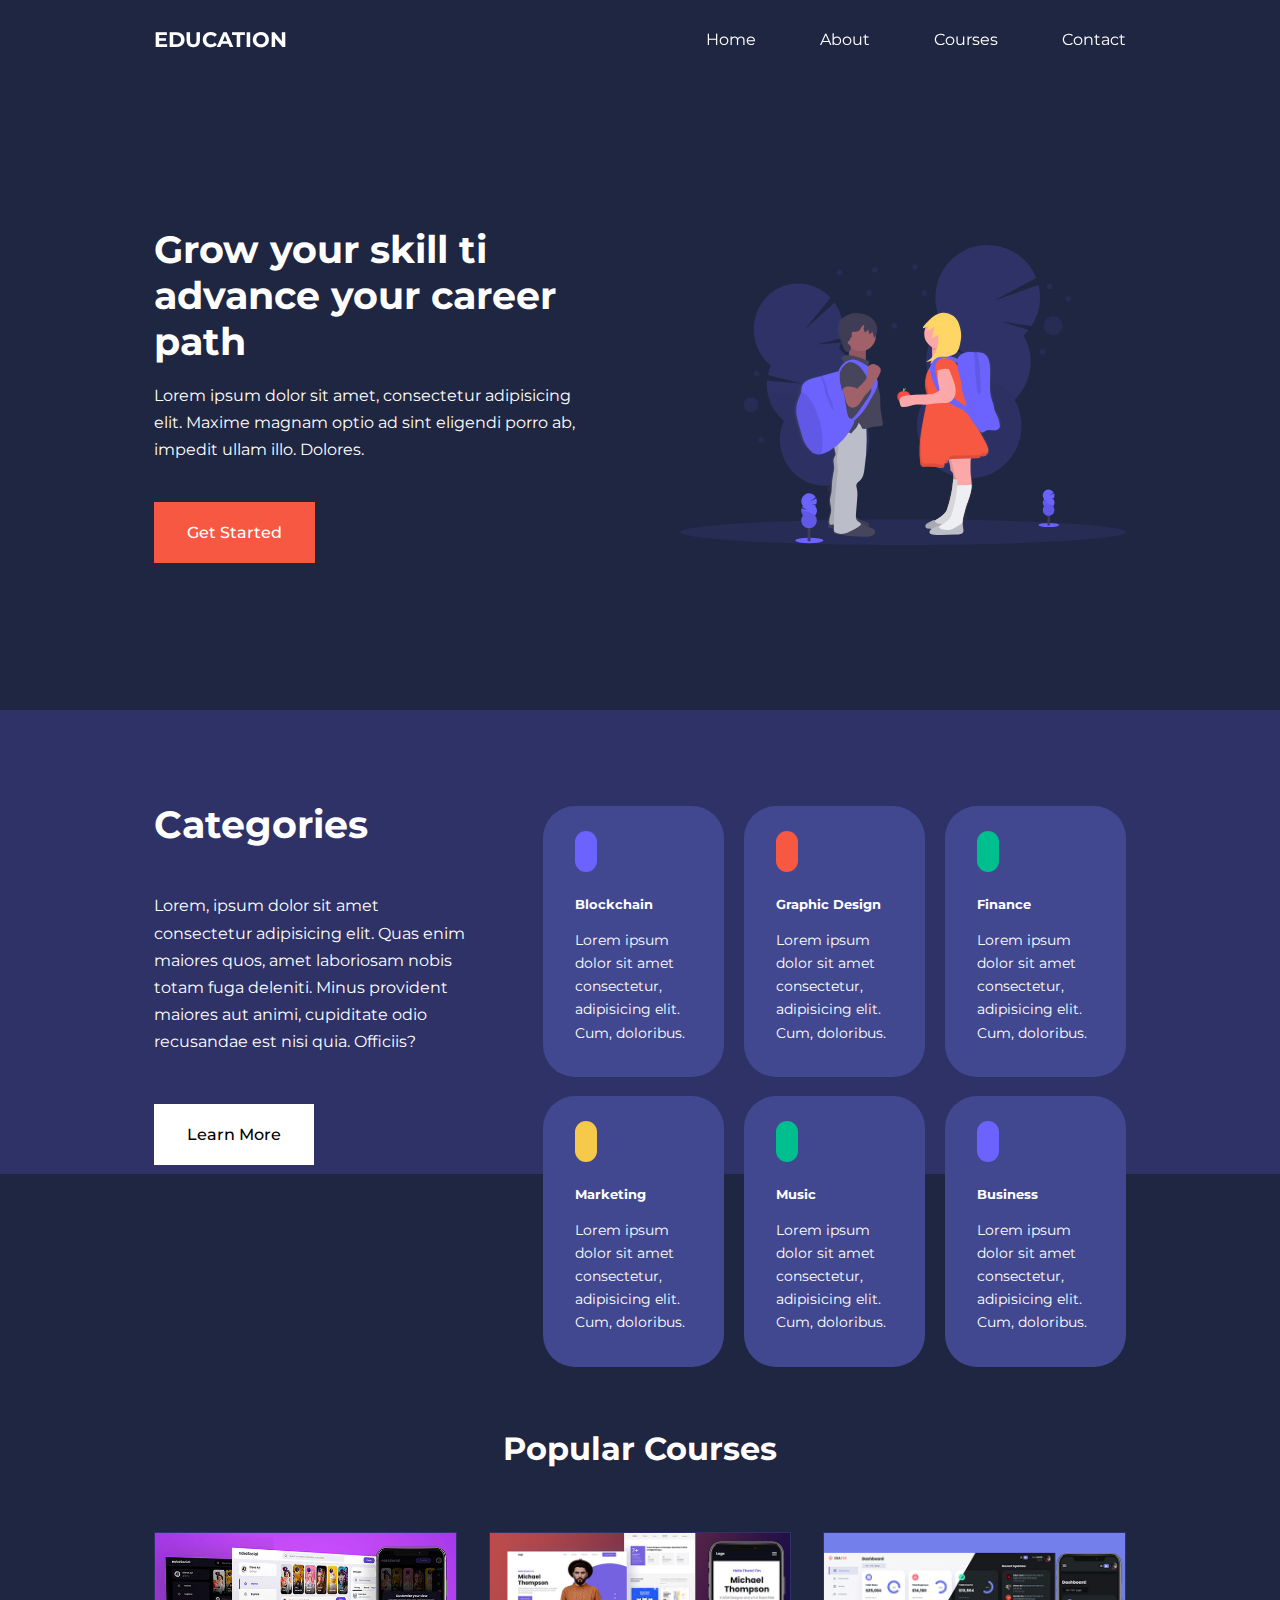
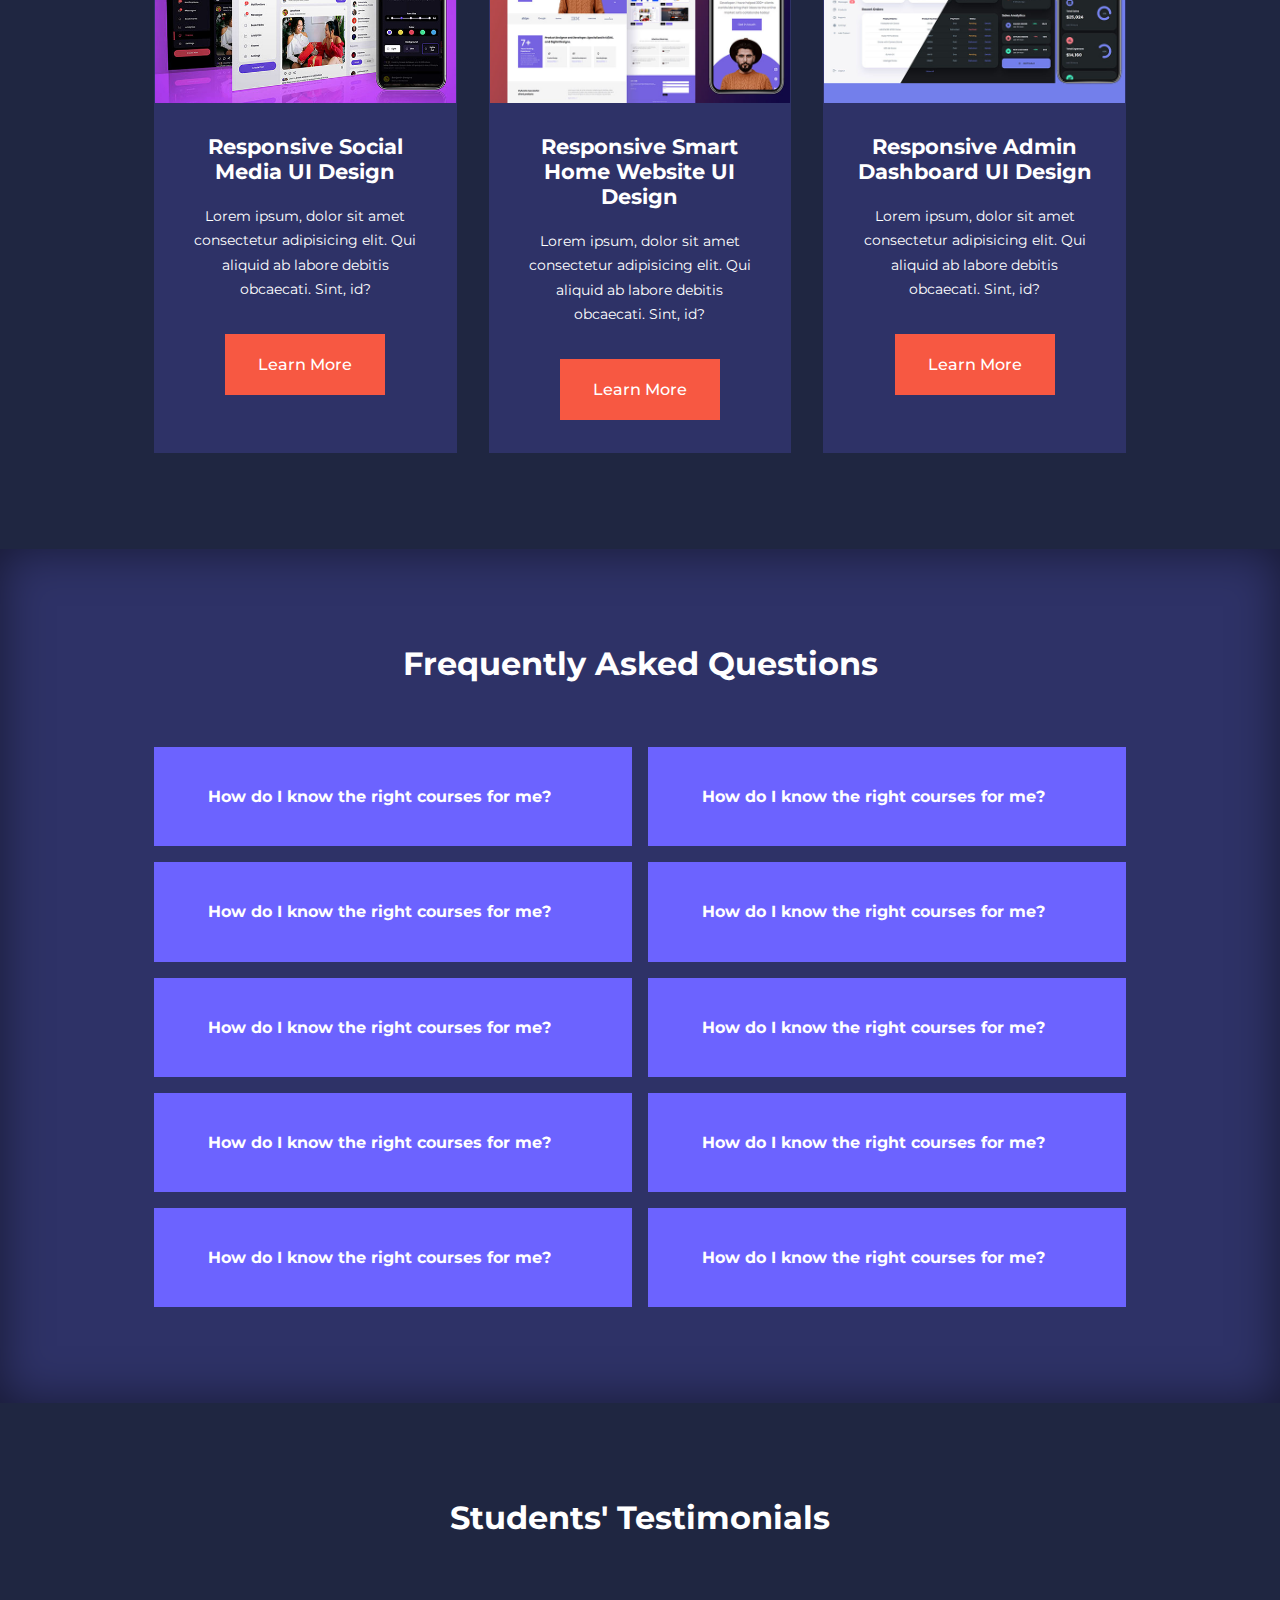
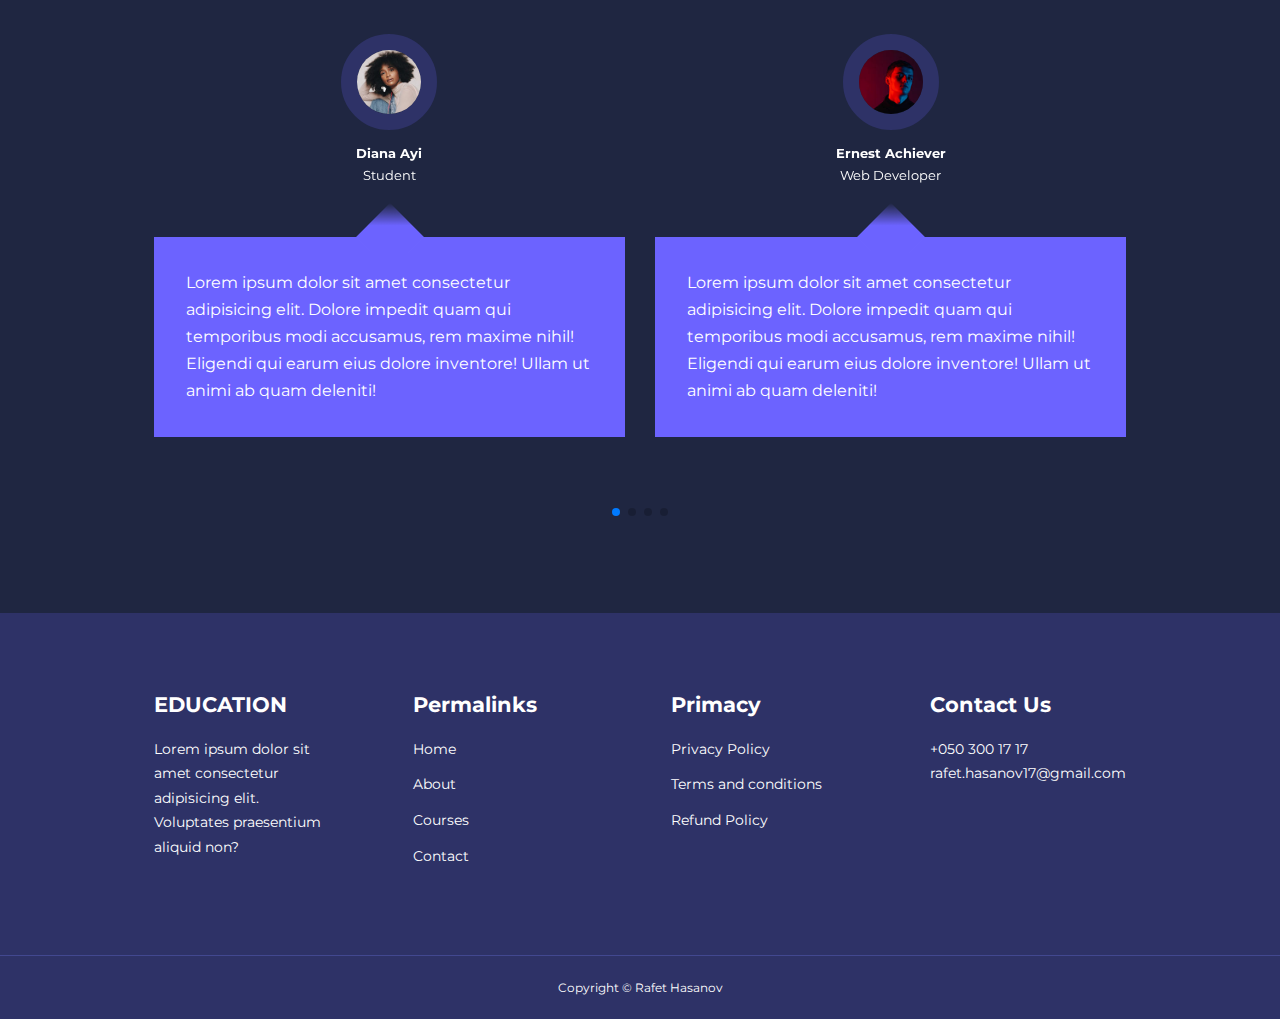
==== commit eda8540a: "About page" ====
--- a/index.html
+++ b/index.html
@@ -40,7 +40,7 @@
         </div>
     </nav>
 
-    <!-- * Navbar start -->
+    <!-- * Navbar end -->
 
     <!-- * Header section start -->
 
--- a/assets/css/styles.css
+++ b/assets/css/styles.css
@@ -365,7 +365,7 @@
     width: 3rem;
     height: 3rem;
     position: absolute;
-    left: 50%;
+    left: 45%;
     top: -1.5rem;
     transform: rotate(45deg);
 }
@@ -396,20 +396,255 @@
     margin-bottom: 0.7rem;
 }
 
-footer ul li a:hover{
+footer ul li a:hover {
     text-decoration: underline;
 }
 
-.footer__socials{
+.footer__socials {
     display: flex;
     gap: 1rem;
     font-size: 1.2rem;
     margin-top: 2rem;
 }
 
-.footer__copyright{
+.footer__copyright {
     text-align: center;
     margin-top: 4rem;
     padding: 1.2rem 0;
     border-top: 1px solid var(--color-bg2);
+}
+
+/*!======================= MEDIA QUERIES ====================*/
+
+@media screen and (max-width:1024px) {
+    .container {
+        width: var(--container-width-md);
+    }
+
+    h1 {
+        font-size: 2.2rem;
+    }
+
+    h2 {
+        font-size: 1.7rem;
+    }
+
+    h3 {
+        font-size: 1.4rem;
+    }
+
+    h4 {
+        font-size: 1.2rem;
+    }
+
+    /*?======================= NAVBAR ====================*/
+
+    nav button {
+        display: inline-block;
+        background: transparent;
+        font-size: 1.8rem;
+        color: var(--color-white);
+        cursor: pointer;
+    }
+
+    nav button#close-menu-btn {
+        display: none;
+    }
+
+    .nav__menu {
+        position: fixed;
+        top: 5rem;
+        right: 5%;
+        height: fit-content;
+        width: 17rem;
+        flex-direction: column;
+        gap: 0;
+        display: none;
+    }
+
+    .nav__menu li {
+        width: 100%;
+        height: 5.8rem;
+        animation: animateNavItems 400ms linear forwards;
+        transform-origin: top right;
+        opacity: 0;
+    }
+
+    .nav__menu li:nth-child(2) {
+        animation-delay: 200ms;
+    }
+
+    .nav__menu li:nth-child(3) {
+        animation-delay: 400ms;
+    }
+
+    .nav__menu li:nth-child(4) {
+        animation-delay: 600ms;
+    }
+
+    @keyframes animateNavItems {
+        0% {
+            transform: rotateZ(-90deg) rotateX(90deg) scale(0.1);
+        }
+
+        100% {
+            transform: rotateZ(0) rotateX(0) scale(1);
+            opacity: 1;
+        }
+    }
+
+    .nav__menu li a {
+        background: var(--color-primary);
+        box-shadow: -4rem 6rem 10rem rgba(0, 0, 0, 0.6);
+        width: 100%;
+        height: 100%;
+        display: grid;
+        place-items: center;
+    }
+
+    .nav__menu li a:hover {
+        background: var(--color-bg2);
+        color: var(--color-white);
+    }
+
+    /*?======================= HEADER ====================*/
+
+    header {
+        height: 52vh;
+        margin-bottom: 4rem;
+    }
+
+    .header__continer {
+        gap: 0;
+        padding-bottom: 3rem;
+    }
+
+    /*?======================= CATEGORIES ====================*/
+
+    .categories {
+        height: auto;
+    }
+
+    .categories__container {
+        grid-template-columns: 1fr;
+        gap: 3rem;
+    }
+
+    .categories__left {
+        margin-right: 0;
+    }
+
+    /*?======================= POPULAR COURSES ====================*/
+
+    .courses {
+        margin-top: 0;
+    }
+
+    .courses__container {
+        grid-template-columns: 1fr 1fr;
+    }
+
+    /*?======================= FAQs ====================*/
+
+    .faqs__container {
+        grid-template-columns: 1fr;
+    }
+
+    .faq {
+        padding: 1.5rem;
+    }
+
+    /*?======================= FOOTER ====================*/
+
+    .footer__container {
+        grid-template-columns: 1fr 1fr;
+    }
+
+}
+
+/*!======================= PHONES MEDIA QUERIES ====================*/
+
+@media screen and (max-width: 600px) {
+    .container {
+        width: var(--container-width-sm);
+    }
+
+    /*?======================= NAVBAR ====================*/
+
+    .nav__menu {
+        right: 3%;
+    }
+
+    /*?======================= HEADER ====================*/
+
+    header {
+        height: 100vh;
+    }
+
+    .header__continer {
+        grid-template-columns: 1fr;
+        text-align: center;
+        margin-top: 0;
+    }
+
+    .header__left p {
+        margin-bottom: 1.3rem;
+    }
+
+    /*?======================= CATEGORIES ====================*/
+
+    .categories__right {
+        grid-template-columns: 1fr 1fr;
+        gap: 0.7rem;
+    }
+
+    .category {
+        padding: 1rem;
+        border-radius: 1rem;
+    }
+
+    .category__icon {
+        margin-top: 4px;
+        padding: 0.4rem;
+        display: inline-block;
+    }
+
+    .category h5 {
+        margin: 1rem 0 1rem;
+        font-size: 0.75rem;
+    }
+
+    .category p {
+        font-size: 0.75rem;
+    }
+
+    /*?======================= POPULAR COURSES ====================*/
+
+    .courses__container{
+        grid-template-columns: 1fr;
+    }
+
+
+    /*?======================= TESTIMONIALS ====================*/
+
+    .testimonial__body{
+        padding: 1.2rem;
+    }
+
+    /*?======================= FOOTER ====================*/
+
+    .footer__container{
+        grid-template-columns: 1fr;
+        text-align: center;
+        gap: 2rem;
+    }
+
+    .footer__1 p{
+        margin: 1rem auto;
+    }
+
+    .footer__socials{
+        justify-content: center;
+    }
+
 }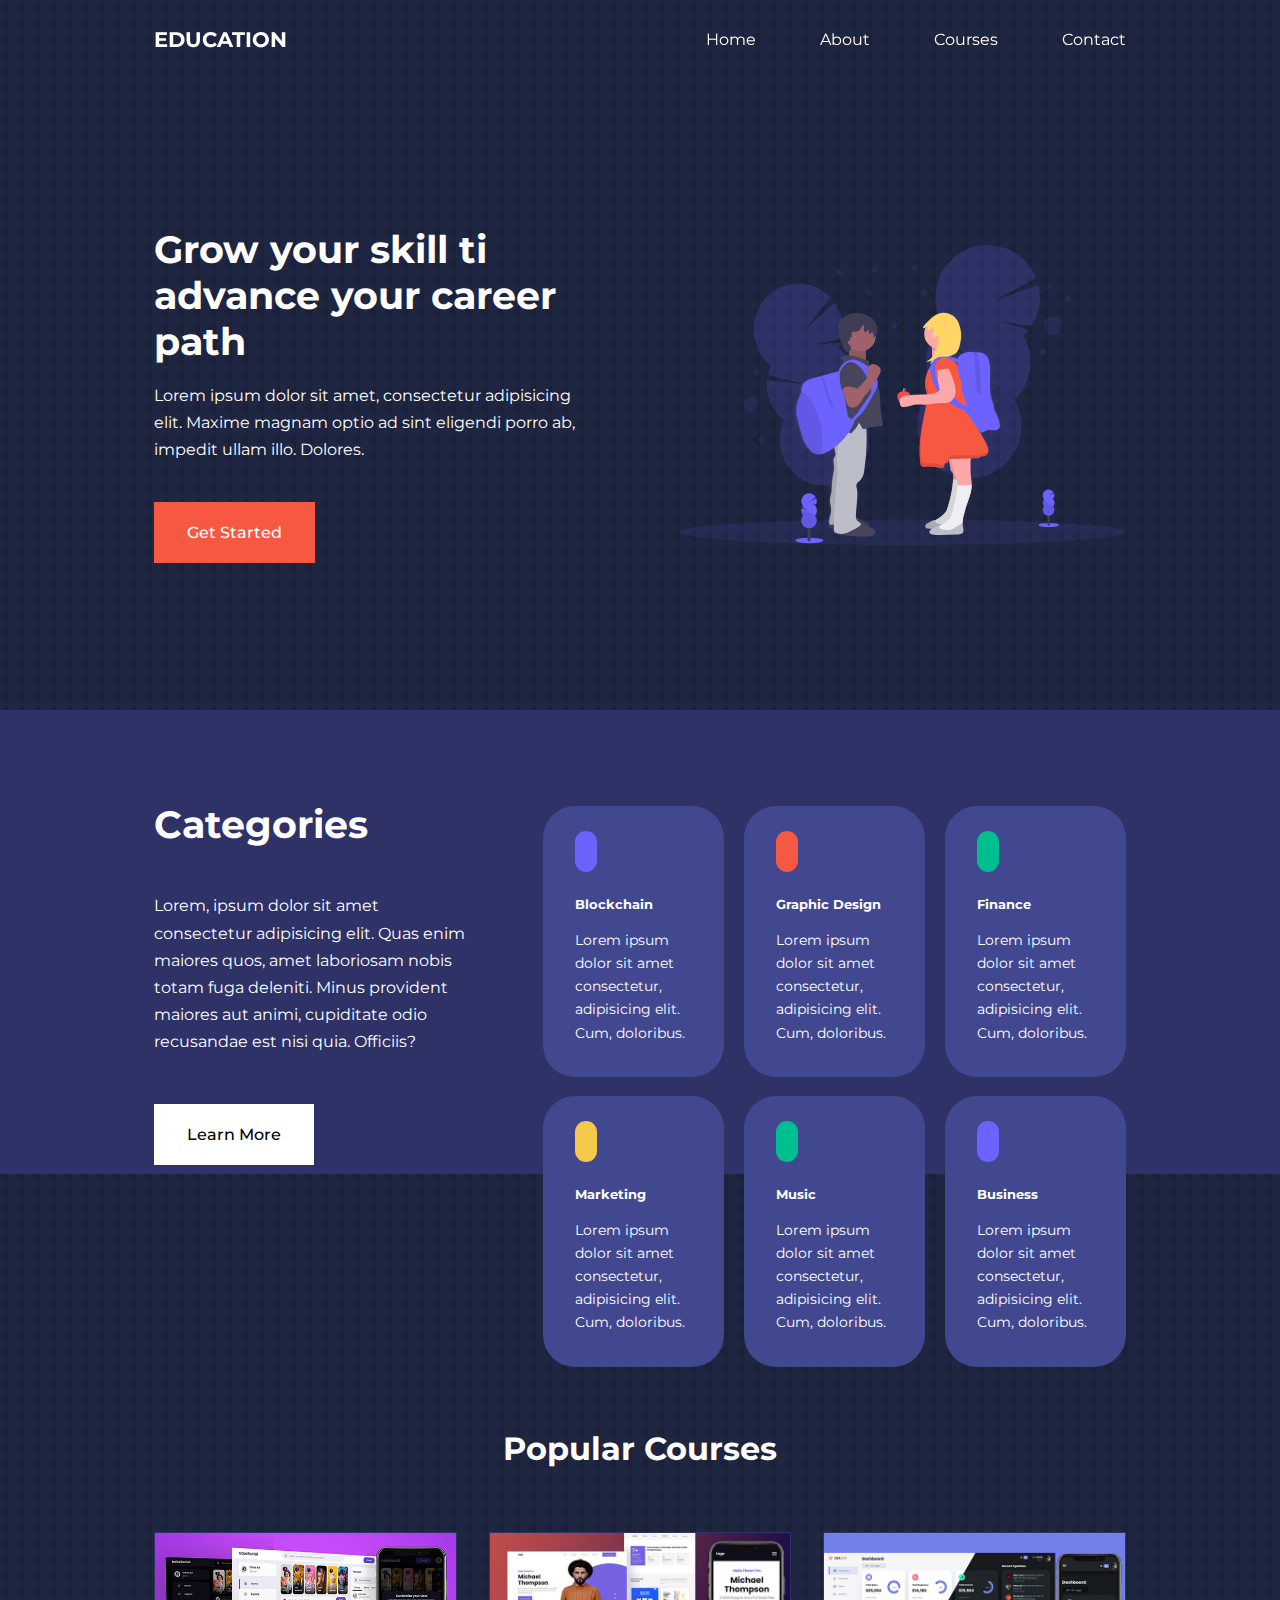
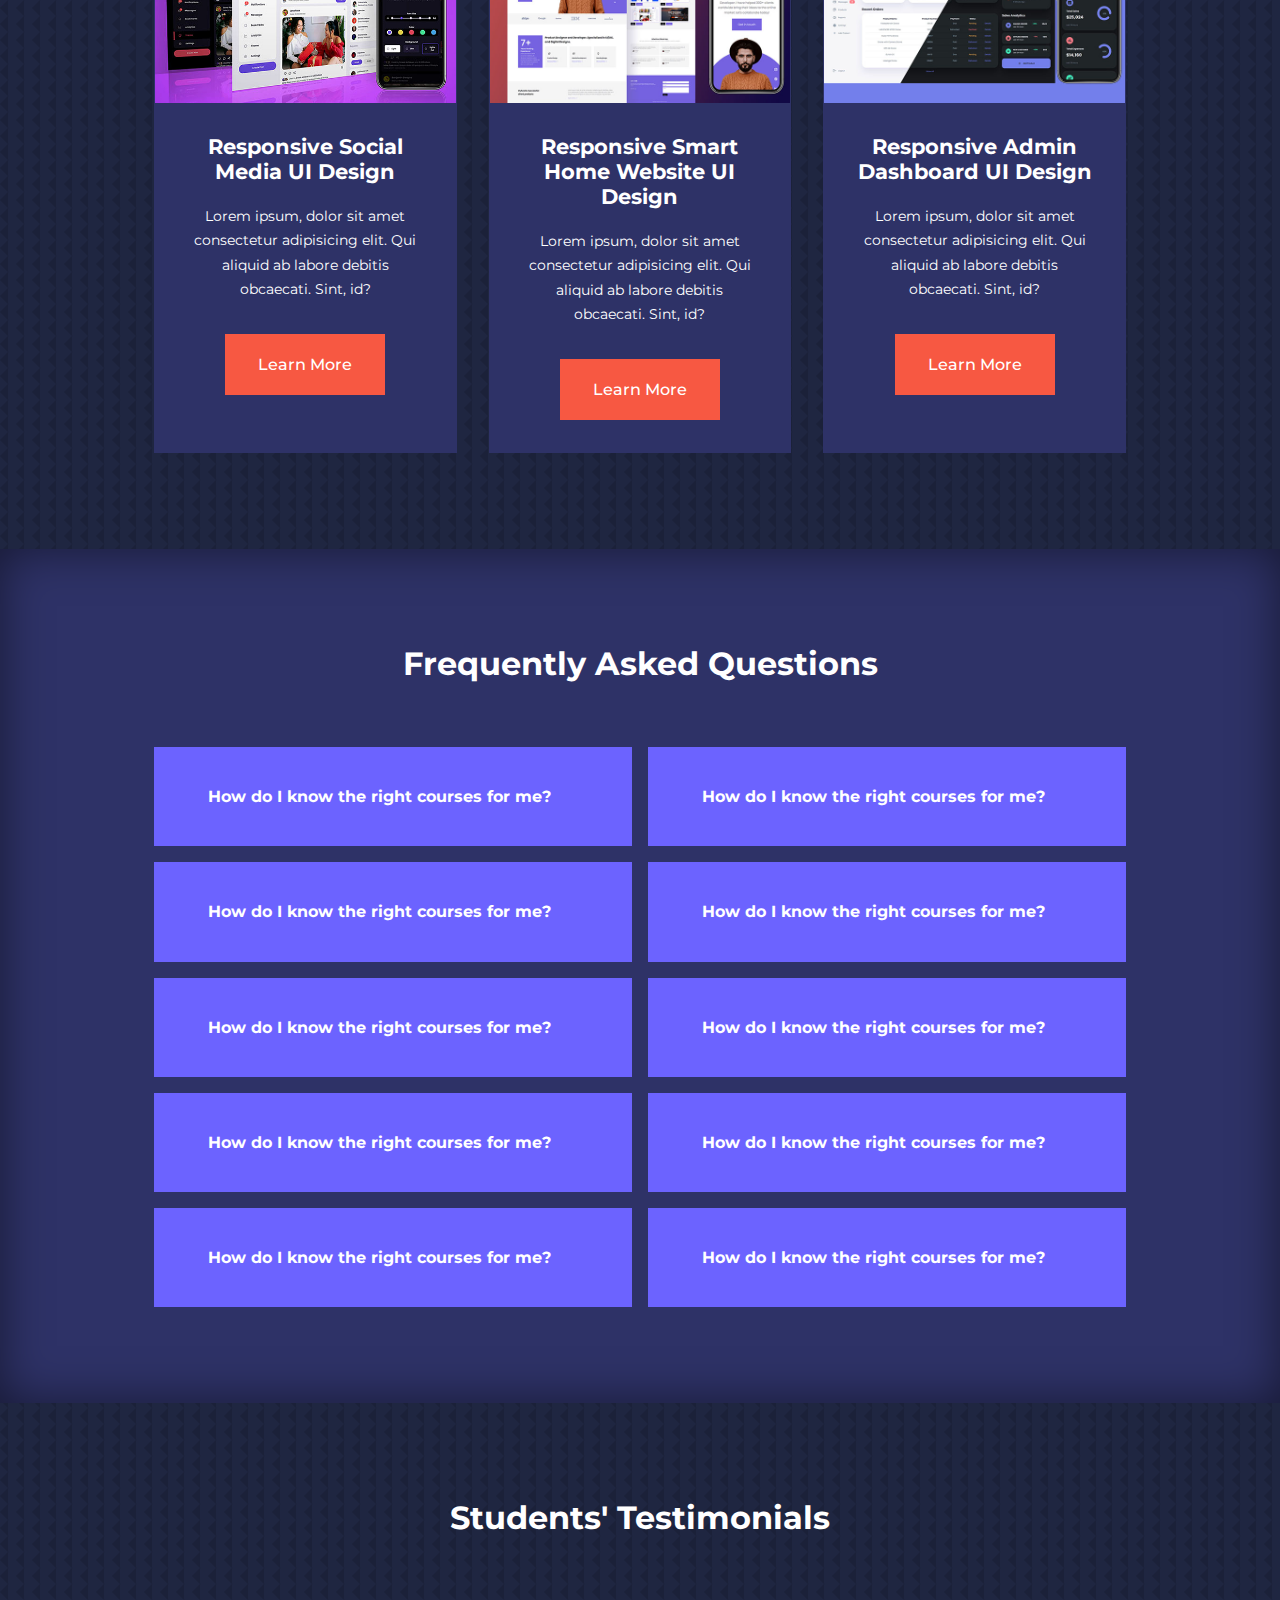
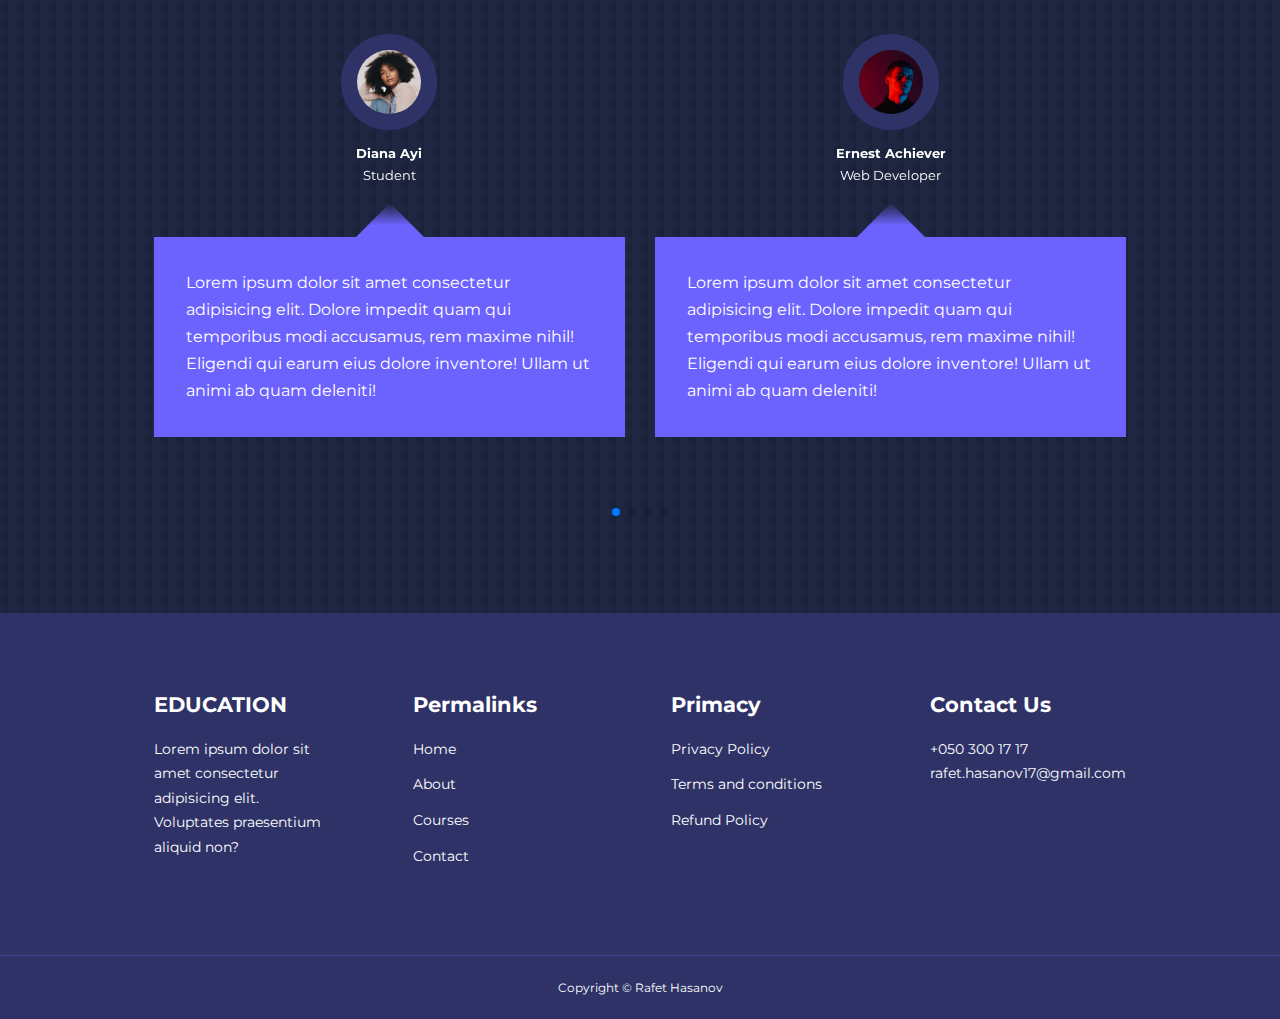
==== commit cdfd7648: "Last commit" ====
--- a/index.html
+++ b/index.html
@@ -7,18 +7,24 @@
     <title>Education WebSite</title>
     <!--ICONSCOUT CDN  -->
     <link rel="stylesheet" href="https://unicons.iconscout.com/release/v4.0.8/css/line.css">
-    <link rel="stylesheet" href="assets/css/styles.css">
-
+    
     <!--  GOOGLE FONTS (MONTSERRAT) -->
     <link rel="preconnect" href="https://fonts.googleapis.com">
     <link rel="preconnect" href="https://fonts.gstatic.com" crossorigin>
     <link href="https://fonts.googleapis.com/css2?family=Montserrat:wght@300;400;500;600;700;800;900&display=swap"
-        rel="stylesheet">
-
-
+    rel="stylesheet">
+    
+    
     <!-- SWIPER JS-->
     <link rel="stylesheet" href="https://cdn.jsdelivr.net/npm/swiper@11/swiper-bundle.min.css" />
-
+    
+    <link rel="stylesheet" href="assets/css/styles.css">
+
+    <style>
+        body{
+            background-image: url(assets/images/bg-texture.png);
+        }
+    </style>
 </head>
 
 <body>
